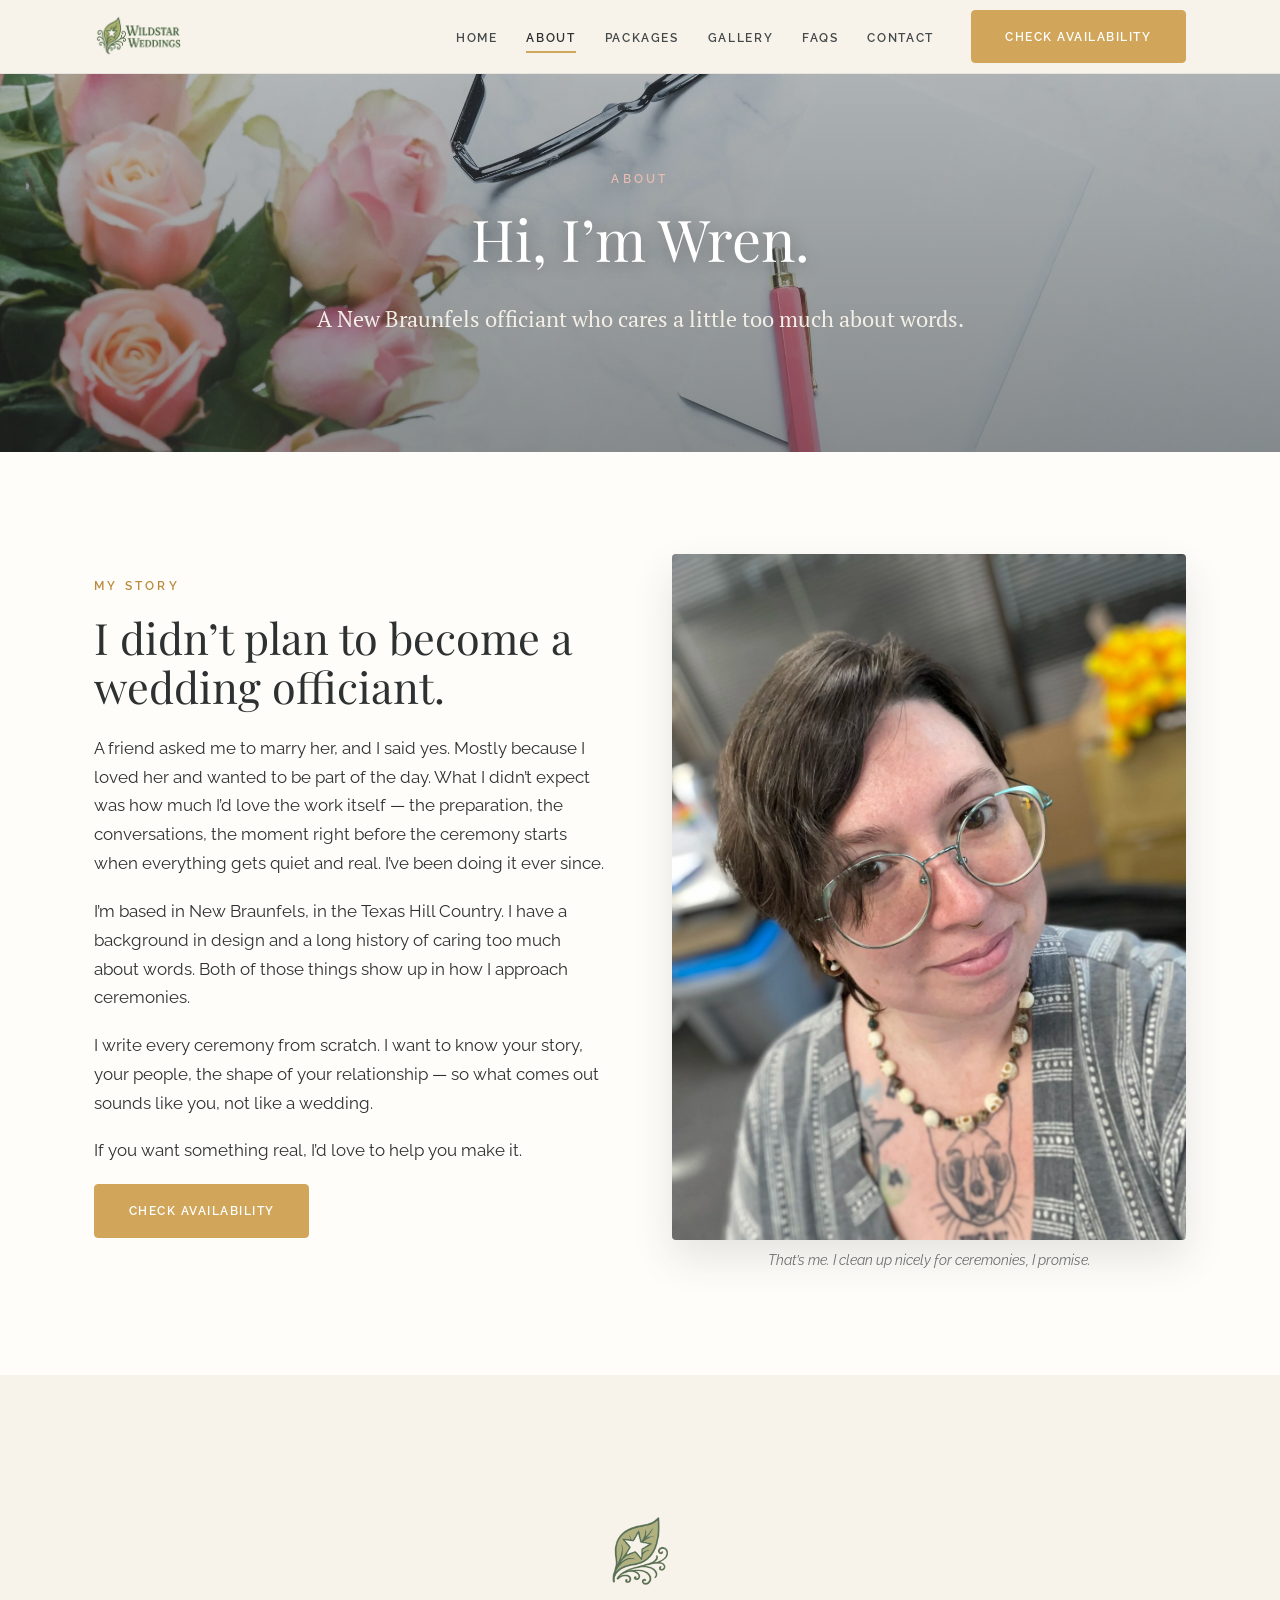
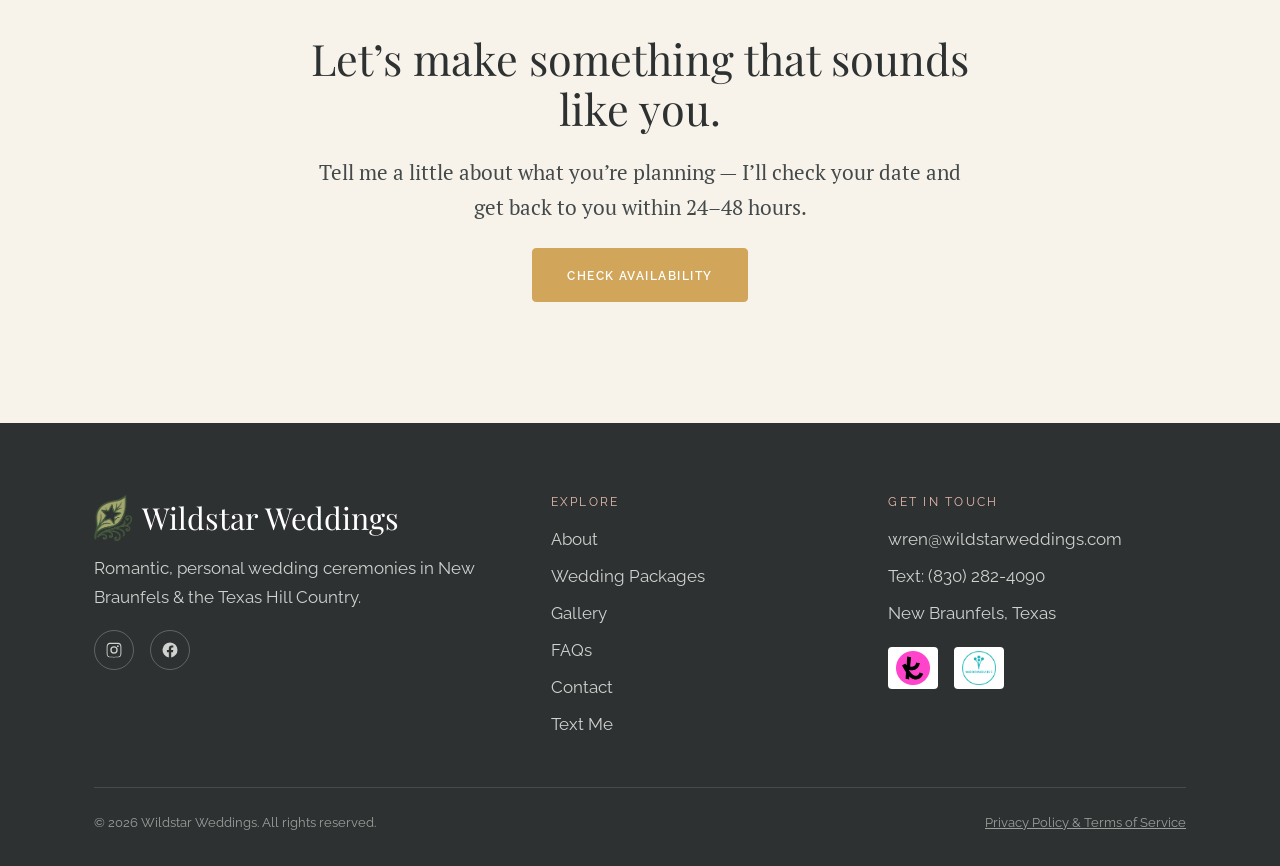
==== about/index.html @ 1084c7d6 "Initial Wildstar Weddings static site (migrated from Squarespace) Co-Authored-By: Claude Opus 4.8 <n" ====
<!DOCTYPE html>
<html lang="en">
<head>
  <meta charset="UTF-8">
  <meta name="viewport" content="width=device-width, initial-scale=1.0">
  <title>About Wren | Wildstar Weddings — New Braunfels Officiant</title>
  <meta name="description" content="Meet Wren, a New Braunfels wedding officiant in the Texas Hill Country who writes every ceremony from scratch so it sounds like you, not a template.">
  <link rel="canonical" href="https://www.wildstarweddings.com/about/">
  <meta property="og:type" content="profile">
  <meta property="og:title" content="About Wren | Wildstar Weddings">
  <meta property="og:description" content="A New Braunfels wedding officiant who writes every ceremony from scratch.">
  <meta property="og:url" content="https://www.wildstarweddings.com/about/">
  <meta property="og:image" content="https://www.wildstarweddings.com/assets/img/wren.jpg">
  <link rel="icon" href="/assets/img/favicon.png" type="image/png">
  <link rel="preconnect" href="https://fonts.googleapis.com">
  <link rel="preconnect" href="https://fonts.gstatic.com" crossorigin>
  <link href="https://fonts.googleapis.com/css2?family=Playfair+Display:ital,wght@0,400;0,500;0,700;1,400&family=Raleway:wght@400;500;600;700&family=PT+Serif:ital,wght@0,400;0,700;1,400&display=swap" rel="stylesheet">
  <link rel="stylesheet" href="/assets/css/style.css">
</head>
<body>

  <header class="site-header">
    <nav class="nav">
      <a class="nav__brand" href="/" aria-label="Wildstar Weddings home">
        <img src="/assets/img/logo-banner.png" alt="Wildstar Weddings">
      </a>
      <button class="nav__toggle" aria-label="Toggle menu" aria-expanded="false" aria-controls="nav-menu">
        <span></span><span></span><span></span>
      </button>
      <ul class="nav__menu" id="nav-menu">
        <li><a class="nav__link" href="/">Home</a></li>
        <li><a class="nav__link is-active" href="/about/">About</a></li>
        <li><a class="nav__link" href="/wedding-packages/">Packages</a></li>
        <li><a class="nav__link" href="/gallery/">Gallery</a></li>
        <li><a class="nav__link" href="/faqs/">FAQs</a></li>
        <li><a class="nav__link" href="/contact/">Contact</a></li>
        <li><a class="btn nav__cta" href="/contact/">Check Availability</a></li>
      </ul>
    </nav>
  </header>

  <section class="hero hero--short" style="background-image:url('/assets/img/pexels-nietjuhart-30173371.jpg')">
    <div class="hero__inner">
      <span class="eyebrow">About</span>
      <h1>Hi, I’m Wren.</h1>
      <p>A New Braunfels officiant who cares a little too much about words.</p>
    </div>
  </section>

  <section class="section bg-white">
    <div class="container split">
      <div class="split__content">
        <span class="eyebrow">My story</span>
        <h2>I didn’t plan to become a wedding officiant.</h2>
        <p>A friend asked me to marry her, and I said yes. Mostly because I loved her and wanted to be part of the day. What I didn’t expect was how much I’d love the work itself — the preparation, the conversations, the moment right before the ceremony starts when everything gets quiet and real. I’ve been doing it ever since.</p>
        <p>I’m based in New Braunfels, in the Texas Hill Country. I have a background in design and a long history of caring too much about words. Both of those things show up in how I approach ceremonies.</p>
        <p>I write every ceremony from scratch. I want to know your story, your people, the shape of your relationship — so what comes out sounds like you, not like a wedding.</p>
        <p>If you want something real, I’d love to help you make it.</p>
        <p><a class="btn" href="/contact/">Check Availability</a></p>
      </div>
      <div class="split__media">
        <figure style="margin:0">
          <img src="/assets/img/wren.jpg" alt="Wren, founder and officiant of Wildstar Weddings" loading="lazy">
          <figcaption class="form__note" style="margin-top:0.6rem;font-style:italic;text-align:center">That’s me. I clean up nicely for ceremonies, I promise.</figcaption>
        </figure>
      </div>
    </div>
  </section>

  <section class="section bg-cream text-center">
    <div class="container narrow">
      <div class="leaf-divider"><img src="/assets/img/leaf.png" alt=""></div>
      <h2>Let’s make something that sounds like you.</h2>
      <p class="lead">Tell me a little about what you’re planning — I’ll check your date and get back to you within 24–48 hours.</p>
      <p><a class="btn" href="/contact/">Check Availability</a></p>
    </div>
  </section>

  <footer class="site-footer">
    <div class="container">
      <div class="footer-grid">
        <div>
          <div class="footer-brand"><img src="/assets/img/leaf.png" alt="">Wildstar Weddings</div>
          <p>Romantic, personal wedding ceremonies in New Braunfels &amp; the Texas Hill Country.</p>
          <div class="footer-social">
            <a href="https://instagram.com/wildstar_weddings" aria-label="Instagram" target="_blank" rel="noopener">
              <svg viewBox="0 0 24 24" aria-hidden="true"><path d="M12 2.2c3.2 0 3.6 0 4.9.07 1.17.05 1.8.25 2.23.41.56.22.96.48 1.38.9.42.42.68.82.9 1.38.16.42.36 1.06.41 2.23.06 1.27.07 1.65.07 4.86s0 3.6-.07 4.86c-.05 1.17-.25 1.8-.41 2.23-.22.56-.48.96-.9 1.38-.42.42-.82.68-1.38.9-.42.16-1.06.36-2.23.41-1.27.06-1.65.07-4.9.07s-3.6 0-4.86-.07c-1.17-.05-1.8-.25-2.23-.41a3.7 3.7 0 0 1-1.38-.9 3.7 3.7 0 0 1-.9-1.38c-.16-.42-.36-1.06-.41-2.23C2.21 15.6 2.2 15.2 2.2 12s0-3.6.07-4.86c.05-1.17.25-1.8.41-2.23.22-.56.48-.96.9-1.38.42-.42.82-.68 1.38-.9.42-.16 1.06-.36 2.23-.41C8.4 2.21 8.8 2.2 12 2.2Zm0 1.8c-3.15 0-3.52.01-4.76.07-.9.04-1.38.19-1.7.32-.43.16-.74.36-1.06.68-.32.32-.52.63-.68 1.06-.13.32-.28.8-.32 1.7-.06 1.24-.07 1.6-.07 4.76s.01 3.52.07 4.76c.04.9.19 1.38.32 1.7.16.43.36.74.68 1.06.32.32.63.52 1.06.68.32.13.8.28 1.7.32 1.24.06 1.6.07 4.76.07s3.52-.01 4.76-.07c.9-.04 1.38-.19 1.7-.32.43-.16.74-.36 1.06-.68.32-.32.52-.63.68-1.06.13-.32.28-.8.32-1.7.06-1.24.07-1.6.07-4.76s-.01-3.52-.07-4.76c-.04-.9-.19-1.38-.32-1.7a2.86 2.86 0 0 0-.68-1.06 2.86 2.86 0 0 0-1.06-.68c-.32-.13-.8-.28-1.7-.32C15.52 4.01 15.15 4 12 4Zm0 3.06A4.94 4.94 0 1 1 7.06 12 4.94 4.94 0 0 1 12 7.06Zm0 8.15A3.21 3.21 0 1 0 8.79 12 3.21 3.21 0 0 0 12 15.2Zm6.3-8.35a1.15 1.15 0 1 1-1.15-1.15 1.15 1.15 0 0 1 1.15 1.15Z"/></svg>
            </a>
            <a href="https://facebook.com/61584254587243/" aria-label="Facebook" target="_blank" rel="noopener">
              <svg viewBox="0 0 24 24" aria-hidden="true"><path d="M22 12a10 10 0 1 0-11.56 9.88v-6.99H7.9V12h2.54V9.8c0-2.5 1.49-3.89 3.78-3.89 1.09 0 2.24.2 2.24.2v2.46h-1.26c-1.24 0-1.63.77-1.63 1.56V12h2.78l-.44 2.89h-2.34v6.99A10 10 0 0 0 22 12Z"/></svg>
            </a>
          </div>
        </div>
        <div>
          <h4>Explore</h4>
          <ul class="footer-nav">
            <li><a href="/about/">About</a></li>
            <li><a href="/wedding-packages/">Wedding Packages</a></li>
            <li><a href="/gallery/">Gallery</a></li>
            <li><a href="/faqs/">FAQs</a></li>
            <li><a href="/contact/">Contact</a></li>
            <li><a href="/text-me/">Text Me</a></li>
          </ul>
        </div>
        <div>
          <h4>Get in touch</h4>
          <ul class="footer-contact">
            <li><a href="mailto:wren@wildstarweddings.com">wren@wildstarweddings.com</a></li>
            <li><a href="sms:+18302824090">Text: (830) 282-4090</a></li>
            <li>New Braunfels, Texas</li>
          </ul>
          <div class="footer-badges">
            <a href="https://www.theknot.com/marketplace/wildstar-weddings-spring-branch-tx-2100605" target="_blank" rel="noopener"><img src="/assets/img/badge-theknot.png" alt="As seen on The Knot"></a>
            <a href="https://www.weddingwire.com/biz/wildstar-weddings/7e89b9706a442f8a.html" target="_blank" rel="noopener"><img src="/assets/img/badge-weddingwire.png" alt="As seen on WeddingWire"></a>
          </div>
        </div>
      </div>
      <div class="footer-bottom">
        <span>© <span data-year>2026</span> Wildstar Weddings. All rights reserved.</span>
        <span><a href="/privacy-and-tos/">Privacy Policy &amp; Terms of Service</a></span>
      </div>
    </div>
  </footer>

  <script src="/assets/js/main.js"></script>
</body>
</html>
---- assets/css/style.css ----
/* ===========================================================
   Wildstar Weddings — wildstarweddings.com
   Hand-built static site. Plain HTML/CSS/JS.
   =========================================================== */

:root {
  /* Brand palette (pulled from the original site) */
  --charcoal: #2e3131;
  --charcoal-soft: #44494a;
  --forest: #44603a;
  --forest-light: #6f8a5e;
  --blush: #e7bbb0;
  --gold: #d1a65a;
  --gold-dark: #b88c3f;
  --sage: #a8a76d;
  --cream: #f7f3eb;
  --cream-2: #e9e4db;
  --white: #fffdf9;

  --text: #2e3131;
  --muted: #6b6f6f;

  --font-display: "Playfair Display", Georgia, serif;
  --font-serif: "PT Serif", Georgia, serif;
  --font-sans: "Raleway", "Helvetica Neue", Arial, sans-serif;

  --maxw: 1140px;
  --gap: clamp(1.25rem, 4vw, 3rem);
  --radius: 4px;
  --shadow: 0 18px 40px rgba(46, 49, 49, 0.12);
  --transition: 0.25s ease;
}

/* ----------------------------- Reset ----------------------------- */
*, *::before, *::after { box-sizing: border-box; }
html { scroll-behavior: smooth; -webkit-text-size-adjust: 100%; }
body {
  margin: 0;
  font-family: var(--font-sans);
  color: var(--text);
  background: var(--cream);
  line-height: 1.7;
  font-size: 1.0625rem;
  font-weight: 400;
  -webkit-font-smoothing: antialiased;
}
img { max-width: 100%; height: auto; display: block; }
a { color: inherit; text-decoration: none; }
ul { margin: 0; padding: 0; list-style: none; }

h1, h2, h3, h4 {
  font-family: var(--font-display);
  font-weight: 400;
  line-height: 1.15;
  margin: 0 0 0.5em;
  color: var(--charcoal);
}
h1 { font-size: clamp(2.2rem, 5.5vw, 3.6rem); }
h2 { font-size: clamp(1.8rem, 4vw, 2.7rem); }
h3 { font-size: clamp(1.3rem, 2.5vw, 1.7rem); }
p { margin: 0 0 1.1em; }

.serif { font-family: var(--font-serif); }
.eyebrow {
  font-family: var(--font-sans);
  text-transform: uppercase;
  letter-spacing: 0.28em;
  font-size: 0.72rem;
  font-weight: 600;
  color: var(--gold-dark);
  margin-bottom: 1rem;
  display: inline-block;
}

/* --------------------------- Layout ----------------------------- */
.container { width: 100%; max-width: var(--maxw); margin: 0 auto; padding: 0 1.5rem; }
.section { padding: clamp(3.5rem, 8vw, 6.5rem) 0; }
.section--tight { padding: clamp(2.5rem, 5vw, 4rem) 0; }
.bg-cream { background: var(--cream); }
.bg-cream-2 { background: var(--cream-2); }
.bg-white { background: var(--white); }
.bg-charcoal { background: var(--charcoal); color: #e9e6df; }
.bg-charcoal h1, .bg-charcoal h2, .bg-charcoal h3 { color: #fff; }
.text-center { text-align: center; }
.narrow { max-width: 720px; margin-left: auto; margin-right: auto; }
.measure { max-width: 620px; }

/* --------------------------- Buttons ---------------------------- */
.btn {
  display: inline-block;
  font-family: var(--font-sans);
  font-weight: 600;
  letter-spacing: 0.12em;
  text-transform: uppercase;
  font-size: 0.78rem;
  padding: 0.95rem 2.1rem;
  border-radius: var(--radius);
  border: 1.5px solid var(--gold);
  background: var(--gold);
  color: #fff;
  cursor: pointer;
  transition: background var(--transition), color var(--transition), transform var(--transition);
}
.btn:hover { background: var(--gold-dark); border-color: var(--gold-dark); transform: translateY(-2px); }
.btn--outline { background: transparent; color: var(--charcoal); border-color: var(--charcoal); }
.btn--outline:hover { background: var(--charcoal); color: #fff; }
.btn--light { background: #fff; color: var(--charcoal); border-color: #fff; }
.btn--light:hover { background: transparent; color: #fff; }
.btn--ghost { background: transparent; color: #fff; border-color: rgba(255,255,255,0.7); }
.btn--ghost:hover { background: #fff; color: var(--charcoal); }

/* ---------------------------- Header ---------------------------- */
.site-header {
  position: sticky;
  top: 0;
  z-index: 100;
  background: rgba(247, 243, 235, 0.94);
  backdrop-filter: blur(8px);
  border-bottom: 1px solid rgba(46, 49, 49, 0.08);
}
.nav {
  display: flex;
  align-items: center;
  justify-content: space-between;
  gap: 1rem;
  padding: 0.6rem 1.5rem;
  max-width: var(--maxw);
  margin: 0 auto;
}
.nav__brand { display: flex; align-items: center; gap: 0.6rem; }
.nav__brand img { height: 46px; width: auto; }
.nav__menu { display: flex; align-items: center; gap: 1.8rem; }
.nav__link {
  font-family: var(--font-sans);
  text-transform: uppercase;
  letter-spacing: 0.14em;
  font-size: 0.74rem;
  font-weight: 600;
  color: var(--charcoal-soft);
  padding: 0.4rem 0;
  border-bottom: 2px solid transparent;
  transition: color var(--transition), border-color var(--transition);
}
.nav__link:hover, .nav__link.is-active { color: var(--charcoal); border-color: var(--gold); }
.nav__cta { margin-left: 0.5rem; }
.nav__toggle {
  display: none;
  background: none; border: none; cursor: pointer;
  padding: 0.4rem; width: 44px; height: 44px;
}
.nav__toggle span {
  display: block; width: 24px; height: 2px; margin: 5px auto;
  background: var(--charcoal); transition: var(--transition);
}
.nav__toggle[aria-expanded="true"] span:nth-child(1) { transform: translateY(7px) rotate(45deg); }
.nav__toggle[aria-expanded="true"] span:nth-child(2) { opacity: 0; }
.nav__toggle[aria-expanded="true"] span:nth-child(3) { transform: translateY(-7px) rotate(-45deg); }

/* ----------------------------- Hero ----------------------------- */
.hero {
  position: relative;
  min-height: clamp(420px, 72vh, 720px);
  display: flex;
  align-items: center;
  justify-content: center;
  text-align: center;
  color: #fff;
  padding: 4rem 1.5rem;
  background-size: cover;
  background-position: center;
}
.hero::after {
  content: "";
  position: absolute; inset: 0;
  background: linear-gradient(180deg, rgba(46,49,49,0.35) 0%, rgba(46,49,49,0.55) 100%);
}
.hero__inner { position: relative; z-index: 2; max-width: 760px; }
.hero h1 { color: #fff; text-shadow: 0 2px 18px rgba(0,0,0,0.3); }
.hero p { font-family: var(--font-serif); font-size: clamp(1.05rem, 2.2vw, 1.4rem); color: #f3efe7; }
.hero .eyebrow { color: var(--blush); }
.hero--short { min-height: clamp(300px, 42vh, 460px); }

/* ----------------------- Decorative leaf ------------------------ */
.leaf-divider { text-align: center; margin: 2.5rem 0; }
.leaf-divider img { display: inline-block; width: 56px; opacity: 0.85; }

/* --------------------------- Grids ------------------------------ */
.grid { display: grid; gap: var(--gap); }
.grid-2 { grid-template-columns: repeat(2, 1fr); }
.grid-3 { grid-template-columns: repeat(3, 1fr); }
.split {
  display: grid;
  grid-template-columns: 1fr 1fr;
  gap: clamp(2rem, 5vw, 4.5rem);
  align-items: center;
}
.split__media img { border-radius: var(--radius); box-shadow: var(--shadow); width: 100%; object-fit: cover; }

/* --------------------------- Fit list --------------------------- */
.fit-list { display: grid; gap: 0.9rem; max-width: 640px; margin: 1.5rem auto 0; }
.fit-list li {
  position: relative;
  padding-left: 2rem;
  font-family: var(--font-serif);
  font-size: 1.1rem;
}
.fit-list li::before {
  content: "✦";
  position: absolute; left: 0; top: 0;
  color: var(--gold); font-size: 1rem;
}

/* ------------------------- Testimonials ------------------------- */
.quote {
  font-family: var(--font-display);
  font-size: clamp(1.2rem, 2.4vw, 1.6rem);
  font-style: italic;
  line-height: 1.5;
  color: var(--charcoal);
  margin: 0 0 0.8rem;
}
.quote__author {
  font-family: var(--font-sans);
  text-transform: uppercase;
  letter-spacing: 0.2em;
  font-size: 0.75rem;
  font-weight: 600;
  color: var(--gold-dark);
}
.testimonials { display: grid; gap: 2.5rem; }

/* ---------------------------- Cards ----------------------------- */
.card {
  background: var(--white);
  border: 1px solid rgba(46,49,49,0.08);
  border-radius: var(--radius);
  padding: 2rem 1.8rem;
  box-shadow: 0 8px 24px rgba(46,49,49,0.06);
  height: 100%;
}
.link-cards { display: grid; grid-template-columns: repeat(2, 1fr); gap: 1.5rem; }
.link-card {
  display: block;
  background: var(--white);
  border: 1px solid rgba(46,49,49,0.1);
  border-radius: var(--radius);
  padding: 1.8rem;
  transition: transform var(--transition), box-shadow var(--transition);
}
.link-card:hover { transform: translateY(-4px); box-shadow: var(--shadow); }
.link-card h3 { margin-bottom: 0.3rem; }
.link-card p { color: var(--muted); margin: 0; font-size: 0.98rem; }

/* -------------------------- Packages ---------------------------- */
.packages { display: grid; grid-template-columns: repeat(2, 1fr); gap: 1.8rem; }
.package {
  background: var(--white);
  border: 1px solid rgba(46,49,49,0.1);
  border-radius: var(--radius);
  padding: 2.2rem 2rem;
  display: flex;
  flex-direction: column;
  box-shadow: 0 8px 24px rgba(46,49,49,0.06);
}
.package__price {
  font-family: var(--font-display);
  font-size: 2rem;
  color: var(--gold-dark);
  margin: 0.2rem 0 0.6rem;
}
.package__lead { font-family: var(--font-serif); font-style: italic; color: var(--charcoal-soft); }
.package ul { margin-top: 1rem; display: grid; gap: 0.55rem; }
.package li { position: relative; padding-left: 1.5rem; font-size: 0.98rem; }
.package li::before { content: "✓"; position: absolute; left: 0; color: var(--sage); font-weight: 700; }
.addons { background: var(--cream-2); border-radius: var(--radius); padding: 2rem; }
.addons ul { display: grid; gap: 0.6rem; max-width: 520px; margin: 1rem auto 0; }
.addons li { display: flex; justify-content: space-between; gap: 1rem; border-bottom: 1px dashed rgba(46,49,49,0.2); padding-bottom: 0.5rem; }

/* ----------------------------- FAQ ------------------------------ */
.faq-group { margin-bottom: 2.5rem; }
.faq-group > h3 {
  border-bottom: 2px solid var(--gold);
  display: inline-block;
  padding-bottom: 0.3rem;
  margin-bottom: 1.2rem;
}
.faq {
  border-bottom: 1px solid rgba(46,49,49,0.12);
}
.faq summary {
  cursor: pointer;
  list-style: none;
  padding: 1.1rem 2.5rem 1.1rem 0;
  position: relative;
  font-family: var(--font-serif);
  font-size: 1.1rem;
  color: var(--charcoal);
  font-weight: 700;
}
.faq summary::-webkit-details-marker { display: none; }
.faq summary::after {
  content: "+";
  position: absolute; right: 0.2rem; top: 50%; transform: translateY(-50%);
  font-size: 1.5rem; color: var(--gold-dark); transition: var(--transition);
  font-family: var(--font-sans);
}
.faq[open] summary::after { content: "–"; }
.faq__body { padding: 0 0 1.2rem; color: var(--charcoal-soft); }
.faq__body p { margin: 0; }

/* --------------------------- Gallery ---------------------------- */
.gallery-grid {
  display: grid;
  grid-template-columns: repeat(3, 1fr);
  gap: 0.8rem;
}
.gallery-grid img {
  width: 100%; height: 100%; aspect-ratio: 1 / 1;
  object-fit: cover; border-radius: var(--radius);
  transition: transform var(--transition), filter var(--transition);
}
.gallery-grid a:hover img { transform: scale(1.03); filter: brightness(1.05); }
.ig-grid {
  display: grid;
  grid-template-columns: repeat(auto-fill, minmax(320px, 1fr));
  gap: 1.5rem;
  justify-items: center;
}
.ig-grid .instagram-media { margin: 0 !important; }

/* ----------------------------- Form ----------------------------- */
.form { display: grid; gap: 1.2rem; max-width: 620px; margin: 0 auto; text-align: left; }
.form__row { display: grid; gap: 1.2rem; grid-template-columns: 1fr 1fr; }
.field { display: grid; gap: 0.4rem; }
.field label {
  font-family: var(--font-sans);
  font-size: 0.78rem; font-weight: 600;
  text-transform: uppercase; letter-spacing: 0.1em;
  color: var(--charcoal-soft);
}
.field input, .field select, .field textarea {
  font-family: var(--font-sans);
  font-size: 1rem;
  padding: 0.85rem 1rem;
  border: 1px solid rgba(46,49,49,0.25);
  border-radius: var(--radius);
  background: var(--white);
  color: var(--text);
  width: 100%;
}
.field textarea { min-height: 150px; resize: vertical; }
.field input:focus, .field select:focus, .field textarea:focus {
  outline: none; border-color: var(--gold); box-shadow: 0 0 0 3px rgba(209,166,90,0.18);
}
.form__note { font-size: 0.85rem; color: var(--muted); }

/* --------------------- Contact / text quick --------------------- */
.contact-methods { display: grid; grid-template-columns: repeat(3, 1fr); gap: 1.5rem; margin-top: 2rem; }
.contact-methods a { font-weight: 600; color: var(--gold-dark); }
.text-topics { display: grid; grid-template-columns: repeat(2, 1fr); gap: 0.8rem 2rem; max-width: 600px; margin: 1.5rem auto 0; }
.text-topics li { font-family: var(--font-serif); padding-left: 1.6rem; position: relative; }
.text-topics li::before { content: "✦"; position: absolute; left: 0; color: var(--gold); }

/* ---------------------------- Footer ---------------------------- */
.site-footer { background: var(--charcoal); color: #cfd2cf; padding: clamp(3rem,6vw,4.5rem) 0 2rem; }
.footer-grid { display: grid; grid-template-columns: 1.4fr 1fr 1fr; gap: 2.5rem; }
.site-footer h4 {
  font-family: var(--font-sans); text-transform: uppercase; letter-spacing: 0.18em;
  font-size: 0.78rem; color: var(--blush); margin-bottom: 1rem;
}
.site-footer a:hover { color: #fff; }
.footer-nav li { margin-bottom: 0.5rem; }
.footer-brand {
  font-family: var(--font-display);
  font-size: 1.9rem;
  color: #fff;
  line-height: 1.05;
  margin-bottom: 0.8rem;
  display: flex; align-items: center; gap: 0.6rem;
}
.footer-brand img { width: 38px; }
.footer-logo { width: 200px; margin-bottom: 1rem; }
.footer-contact li { margin-bottom: 0.5rem; }
.footer-social { display: flex; gap: 1rem; margin-top: 1rem; }
.footer-social a {
  display: inline-flex; align-items: center; justify-content: center;
  width: 40px; height: 40px; border: 1px solid rgba(255,255,255,0.25); border-radius: 50%;
  transition: var(--transition);
}
.footer-social a:hover { background: var(--gold); border-color: var(--gold); color: #fff; }
.footer-social svg { width: 18px; height: 18px; fill: currentColor; }
.footer-badges { display: flex; gap: 1rem; align-items: center; margin-top: 1.2rem; flex-wrap: wrap; }
.footer-badges img { height: 42px; width: auto; background: #fff; padding: 4px 8px; border-radius: 4px; }
.footer-bottom {
  border-top: 1px solid rgba(255,255,255,0.12);
  margin-top: 2.5rem; padding-top: 1.5rem;
  display: flex; justify-content: space-between; gap: 1rem; flex-wrap: wrap;
  font-size: 0.82rem; color: #9aa09c;
}
.footer-bottom a { text-decoration: underline; }

/* --------------------------- Utilities -------------------------- */
.mt-0 { margin-top: 0; }
.mb-0 { margin-bottom: 0; }
.lead { font-family: var(--font-serif); font-size: clamp(1.1rem, 2.2vw, 1.3rem); color: var(--charcoal-soft); }

/* -------------------------- Responsive -------------------------- */
@media (max-width: 860px) {
  .nav__toggle { display: block; }
  .nav__menu {
    position: fixed; inset: 64px 0 auto 0;
    flex-direction: column; align-items: flex-start; gap: 0;
    background: var(--cream);
    padding: 1rem 1.5rem 2rem;
    border-bottom: 1px solid rgba(46,49,49,0.1);
    box-shadow: var(--shadow);
    transform: translateY(-130%);
    transition: transform var(--transition);
  }
  .nav__menu.is-open { transform: translateY(0); }
  .nav__link { width: 100%; padding: 0.9rem 0; border-bottom: 1px solid rgba(46,49,49,0.08); }
  .nav__cta { margin: 1rem 0 0; }
  .split { grid-template-columns: 1fr; }
  .split--reverse .split__media { order: -1; }
  .packages, .link-cards { grid-template-columns: 1fr; }
  .gallery-grid { grid-template-columns: repeat(2, 1fr); }
  .contact-methods { grid-template-columns: 1fr; }
  .text-topics, .form__row { grid-template-columns: 1fr; }
  .footer-grid { grid-template-columns: 1fr; gap: 2rem; }
  .footer-bottom { flex-direction: column; }
}
@media (max-width: 480px) {
  .gallery-grid { grid-template-columns: repeat(2, 1fr); }
}
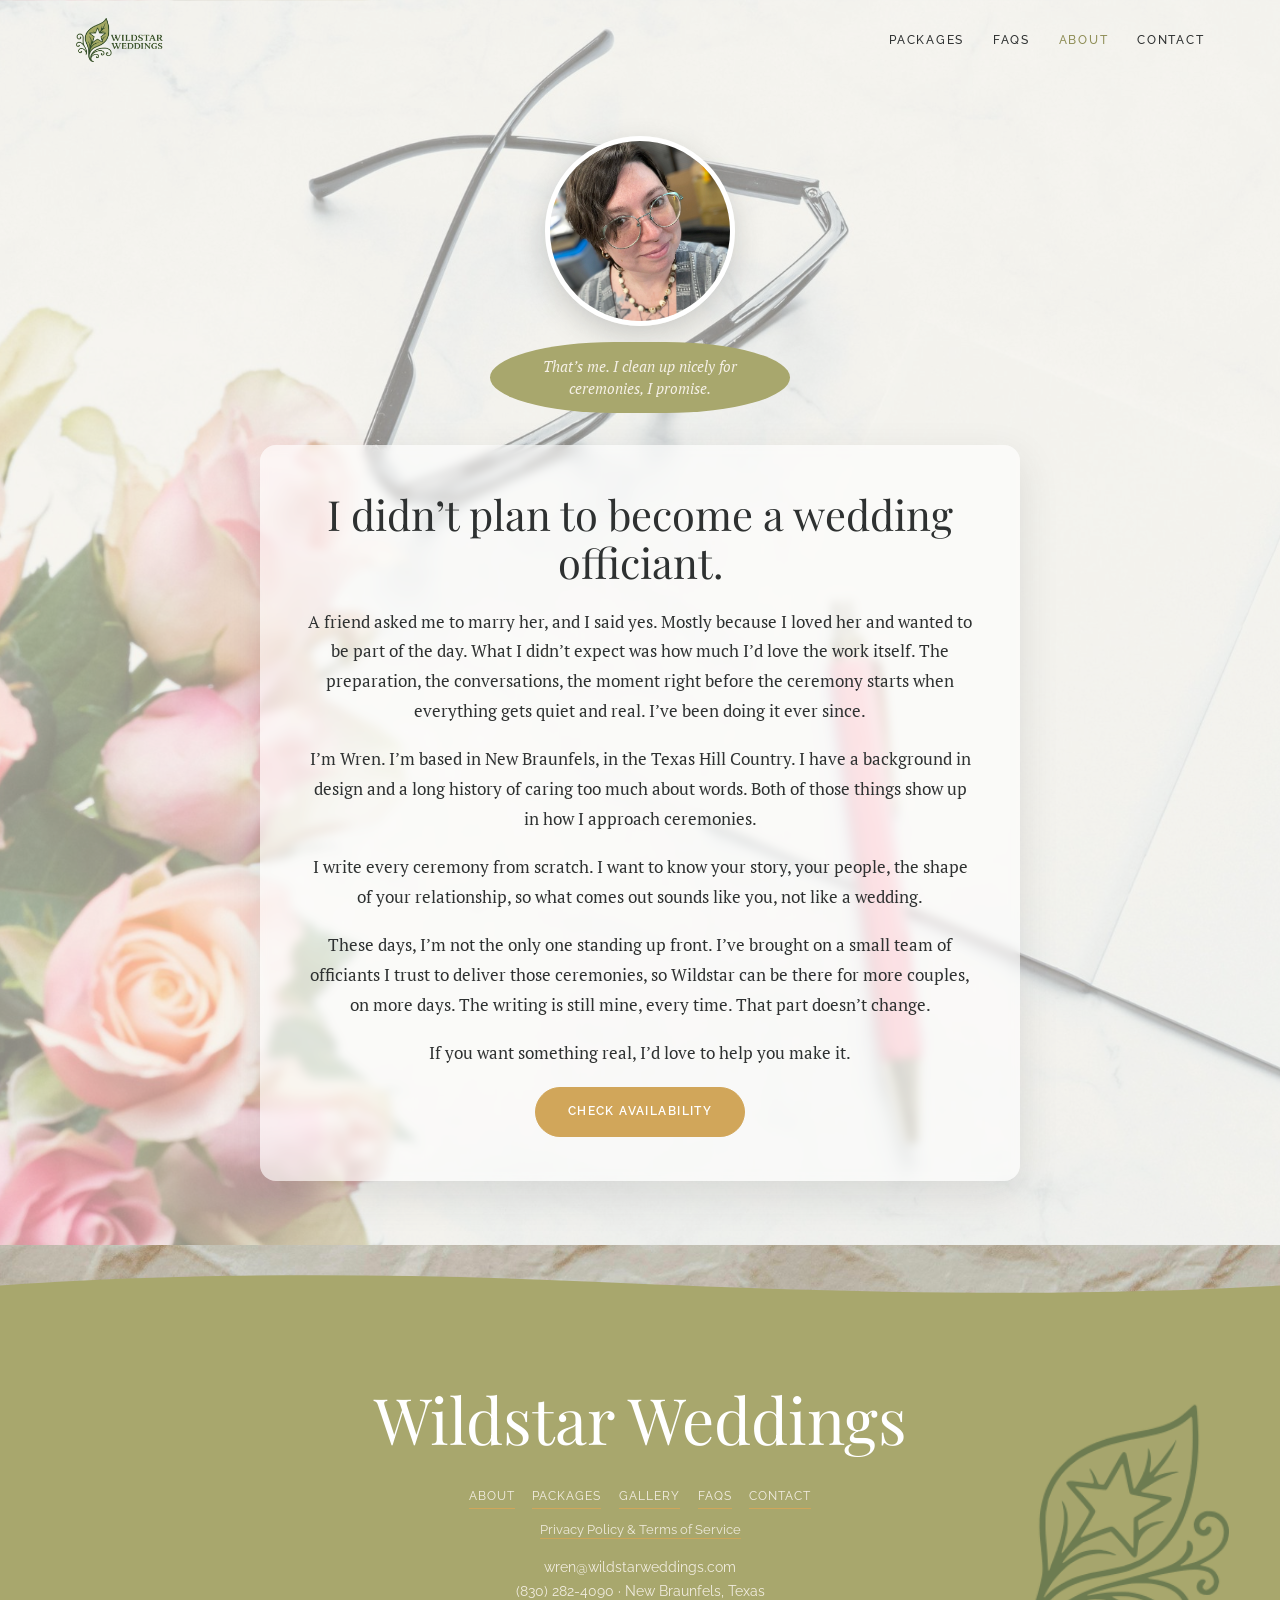
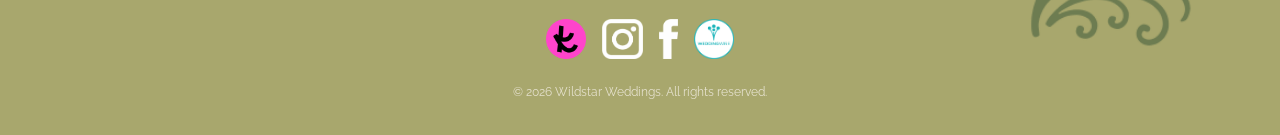
==== commit b93f11aa: "Rebuild site: faithful redesign, team copy, Telegram-fed gallery - Rebuild all pages to the paper/sa" ====
--- a/about/index.html
+++ b/about/index.html
@@ -1,127 +1,59 @@
 <!DOCTYPE html>
 <html lang="en">
 <head>
-  <meta charset="UTF-8">
-  <meta name="viewport" content="width=device-width, initial-scale=1.0">
-  <title>About Wren | Wildstar Weddings — New Braunfels Officiant</title>
-  <meta name="description" content="Meet Wren, a New Braunfels wedding officiant in the Texas Hill Country who writes every ceremony from scratch so it sounds like you, not a template.">
-  <link rel="canonical" href="https://www.wildstarweddings.com/about/">
-  <meta property="og:type" content="profile">
-  <meta property="og:title" content="About Wren | Wildstar Weddings">
-  <meta property="og:description" content="A New Braunfels wedding officiant who writes every ceremony from scratch.">
-  <meta property="og:url" content="https://www.wildstarweddings.com/about/">
-  <meta property="og:image" content="https://www.wildstarweddings.com/assets/img/wren.jpg">
-  <link rel="icon" href="/assets/img/favicon.png" type="image/png">
-  <link rel="preconnect" href="https://fonts.googleapis.com">
-  <link rel="preconnect" href="https://fonts.gstatic.com" crossorigin>
-  <link href="https://fonts.googleapis.com/css2?family=Playfair+Display:ital,wght@0,400;0,500;0,700;1,400&family=Raleway:wght@400;500;600;700&family=PT+Serif:ital,wght@0,400;0,700;1,400&display=swap" rel="stylesheet">
-  <link rel="stylesheet" href="/assets/css/style.css">
+<meta charset="UTF-8">
+<meta name="viewport" content="width=device-width, initial-scale=1.0">
+<title>About Wren | Wildstar Weddings — New Braunfels Officiant</title>
+<meta name="description" content="Meet Wren, founder and lead officiant of Wildstar Weddings. Every ceremony is written from scratch, then delivered by a hand-picked team of officiants.">
+<link rel="canonical" href="https://www.wildstarweddings.com/about/">
+<meta property="og:type" content="website">
+<meta property="og:title" content="About Wren | Wildstar Weddings — New Braunfels Officiant">
+<meta property="og:description" content="Meet Wren, founder and lead officiant of Wildstar Weddings. Every ceremony is written from scratch, then delivered by a hand-picked team of officiants.">
+<meta property="og:url" content="https://www.wildstarweddings.com/about/">
+<meta property="og:image" content="https://www.wildstarweddings.com/assets/img/wren.jpg">
+<link rel="icon" href="/assets/img/favicon.png" type="image/png">
+<link rel="preconnect" href="https://fonts.googleapis.com">
+<link rel="preconnect" href="https://fonts.gstatic.com" crossorigin>
+<link href="https://fonts.googleapis.com/css2?family=Playfair+Display:ital,wght@0,400;0,500;1,400&family=Raleway:wght@400;500;600&family=PT+Serif:ital,wght@0,400;1,400&display=swap" rel="stylesheet">
+<link rel="stylesheet" href="/assets/css/style.css">
 </head>
 <body>
-
-  <header class="site-header">
-    <nav class="nav">
-      <a class="nav__brand" href="/" aria-label="Wildstar Weddings home">
-        <img src="/assets/img/logo-banner.png" alt="Wildstar Weddings">
-      </a>
-      <button class="nav__toggle" aria-label="Toggle menu" aria-expanded="false" aria-controls="nav-menu">
-        <span></span><span></span><span></span>
-      </button>
-      <ul class="nav__menu" id="nav-menu">
-        <li><a class="nav__link" href="/">Home</a></li>
-        <li><a class="nav__link is-active" href="/about/">About</a></li>
-        <li><a class="nav__link" href="/wedding-packages/">Packages</a></li>
-        <li><a class="nav__link" href="/gallery/">Gallery</a></li>
-        <li><a class="nav__link" href="/faqs/">FAQs</a></li>
-        <li><a class="nav__link" href="/contact/">Contact</a></li>
-        <li><a class="btn nav__cta" href="/contact/">Check Availability</a></li>
-      </ul>
-    </nav>
-  </header>
-
-  <section class="hero hero--short" style="background-image:url('/assets/img/pexels-nietjuhart-30173371.jpg')">
-    <div class="hero__inner">
-      <span class="eyebrow">About</span>
-      <h1>Hi, I’m Wren.</h1>
-      <p>A New Braunfels officiant who cares a little too much about words.</p>
+<header class="topbar">
+  <a class="topbar__brand" href="/" aria-label="Wildstar Weddings home"><img src="/assets/img/logo-banner.png" alt="Wildstar Weddings"></a>
+  <button class="topbar__toggle" aria-label="Toggle menu" aria-expanded="false" aria-controls="topbar-nav"><span></span><span></span><span></span></button>
+  <nav id="topbar-nav">
+      <a href="/wedding-packages/">Packages</a>
+      <a href="/faqs/">FAQs</a>
+      <a class="is-active" href="/about/">About</a>
+      <a href="/contact/">Contact</a>
+  </nav>
+</header>
+<section class="pagehero pagehero--center" style="background-image:url('/assets/img/pexels-nietjuhart-30173371.jpg');--ov:.45">
+  <div class="pagehero__inner">
+    <img class="wren" src="/assets/img/wren.jpg" alt="Wren, founder and lead officiant of Wildstar Weddings">
+    <div class="caption">That’s me. I clean up nicely for ceremonies, I promise.</div>
+    <div class="frost">
+      <h2>I didn’t plan to become a wedding officiant.</h2>
+      <p>A friend asked me to marry her, and I said yes. Mostly because I loved her and wanted to be part of the day. What I didn’t expect was how much I’d love the work itself. The preparation, the conversations, the moment right before the ceremony starts when everything gets quiet and real. I’ve been doing it ever since.</p>
+      <p>I’m Wren. I’m based in New Braunfels, in the Texas Hill Country. I have a background in design and a long history of caring too much about words. Both of those things show up in how I approach ceremonies.</p>
+      <p>I write every ceremony from scratch. I want to know your story, your people, the shape of your relationship, so what comes out sounds like you, not like a wedding.</p>
+      <p>These days, I’m not the only one standing up front. I’ve brought on a small team of officiants I trust to deliver those ceremonies, so Wildstar can be there for more couples, on more days. The writing is still mine, every time. That part doesn’t change.</p>
+      <p>If you want something real, I’d love to help you make it.</p>
+      <p style="margin-bottom:0"><a class="btn" href="/contact/">Check Availability</a></p>
     </div>
-  </section>
-
-  <section class="section bg-white">
-    <div class="container split">
-      <div class="split__content">
-        <span class="eyebrow">My story</span>
-        <h2>I didn’t plan to become a wedding officiant.</h2>
-        <p>A friend asked me to marry her, and I said yes. Mostly because I loved her and wanted to be part of the day. What I didn’t expect was how much I’d love the work itself — the preparation, the conversations, the moment right before the ceremony starts when everything gets quiet and real. I’ve been doing it ever since.</p>
-        <p>I’m based in New Braunfels, in the Texas Hill Country. I have a background in design and a long history of caring too much about words. Both of those things show up in how I approach ceremonies.</p>
-        <p>I write every ceremony from scratch. I want to know your story, your people, the shape of your relationship — so what comes out sounds like you, not like a wedding.</p>
-        <p>If you want something real, I’d love to help you make it.</p>
-        <p><a class="btn" href="/contact/">Check Availability</a></p>
-      </div>
-      <div class="split__media">
-        <figure style="margin:0">
-          <img src="/assets/img/wren.jpg" alt="Wren, founder and officiant of Wildstar Weddings" loading="lazy">
-          <figcaption class="form__note" style="margin-top:0.6rem;font-style:italic;text-align:center">That’s me. I clean up nicely for ceremonies, I promise.</figcaption>
-        </figure>
-      </div>
-    </div>
-  </section>
-
-  <section class="section bg-cream text-center">
-    <div class="container narrow">
-      <div class="leaf-divider"><img src="/assets/img/leaf.png" alt=""></div>
-      <h2>Let’s make something that sounds like you.</h2>
-      <p class="lead">Tell me a little about what you’re planning — I’ll check your date and get back to you within 24–48 hours.</p>
-      <p><a class="btn" href="/contact/">Check Availability</a></p>
-    </div>
-  </section>
-
-  <footer class="site-footer">
-    <div class="container">
-      <div class="footer-grid">
-        <div>
-          <div class="footer-brand"><img src="/assets/img/leaf.png" alt="">Wildstar Weddings</div>
-          <p>Romantic, personal wedding ceremonies in New Braunfels &amp; the Texas Hill Country.</p>
-          <div class="footer-social">
-            <a href="https://instagram.com/wildstar_weddings" aria-label="Instagram" target="_blank" rel="noopener">
-              <svg viewBox="0 0 24 24" aria-hidden="true"><path d="M12 2.2c3.2 0 3.6 0 4.9.07 1.17.05 1.8.25 2.23.41.56.22.96.48 1.38.9.42.42.68.82.9 1.38.16.42.36 1.06.41 2.23.06 1.27.07 1.65.07 4.86s0 3.6-.07 4.86c-.05 1.17-.25 1.8-.41 2.23-.22.56-.48.96-.9 1.38-.42.42-.82.68-1.38.9-.42.16-1.06.36-2.23.41-1.27.06-1.65.07-4.9.07s-3.6 0-4.86-.07c-1.17-.05-1.8-.25-2.23-.41a3.7 3.7 0 0 1-1.38-.9 3.7 3.7 0 0 1-.9-1.38c-.16-.42-.36-1.06-.41-2.23C2.21 15.6 2.2 15.2 2.2 12s0-3.6.07-4.86c.05-1.17.25-1.8.41-2.23.22-.56.48-.96.9-1.38.42-.42.82-.68 1.38-.9.42-.16 1.06-.36 2.23-.41C8.4 2.21 8.8 2.2 12 2.2Zm0 1.8c-3.15 0-3.52.01-4.76.07-.9.04-1.38.19-1.7.32-.43.16-.74.36-1.06.68-.32.32-.52.63-.68 1.06-.13.32-.28.8-.32 1.7-.06 1.24-.07 1.6-.07 4.76s.01 3.52.07 4.76c.04.9.19 1.38.32 1.7.16.43.36.74.68 1.06.32.32.63.52 1.06.68.32.13.8.28 1.7.32 1.24.06 1.6.07 4.76.07s3.52-.01 4.76-.07c.9-.04 1.38-.19 1.7-.32.43-.16.74-.36 1.06-.68.32-.32.52-.63.68-1.06.13-.32.28-.8.32-1.7.06-1.24.07-1.6.07-4.76s-.01-3.52-.07-4.76c-.04-.9-.19-1.38-.32-1.7a2.86 2.86 0 0 0-.68-1.06 2.86 2.86 0 0 0-1.06-.68c-.32-.13-.8-.28-1.7-.32C15.52 4.01 15.15 4 12 4Zm0 3.06A4.94 4.94 0 1 1 7.06 12 4.94 4.94 0 0 1 12 7.06Zm0 8.15A3.21 3.21 0 1 0 8.79 12 3.21 3.21 0 0 0 12 15.2Zm6.3-8.35a1.15 1.15 0 1 1-1.15-1.15 1.15 1.15 0 0 1 1.15 1.15Z"/></svg>
-            </a>
-            <a href="https://facebook.com/61584254587243/" aria-label="Facebook" target="_blank" rel="noopener">
-              <svg viewBox="0 0 24 24" aria-hidden="true"><path d="M22 12a10 10 0 1 0-11.56 9.88v-6.99H7.9V12h2.54V9.8c0-2.5 1.49-3.89 3.78-3.89 1.09 0 2.24.2 2.24.2v2.46h-1.26c-1.24 0-1.63.77-1.63 1.56V12h2.78l-.44 2.89h-2.34v6.99A10 10 0 0 0 22 12Z"/></svg>
-            </a>
-          </div>
-        </div>
-        <div>
-          <h4>Explore</h4>
-          <ul class="footer-nav">
-            <li><a href="/about/">About</a></li>
-            <li><a href="/wedding-packages/">Wedding Packages</a></li>
-            <li><a href="/gallery/">Gallery</a></li>
-            <li><a href="/faqs/">FAQs</a></li>
-            <li><a href="/contact/">Contact</a></li>
-            <li><a href="/text-me/">Text Me</a></li>
-          </ul>
-        </div>
-        <div>
-          <h4>Get in touch</h4>
-          <ul class="footer-contact">
-            <li><a href="mailto:wren@wildstarweddings.com">wren@wildstarweddings.com</a></li>
-            <li><a href="sms:+18302824090">Text: (830) 282-4090</a></li>
-            <li>New Braunfels, Texas</li>
-          </ul>
-          <div class="footer-badges">
-            <a href="https://www.theknot.com/marketplace/wildstar-weddings-spring-branch-tx-2100605" target="_blank" rel="noopener"><img src="/assets/img/badge-theknot.png" alt="As seen on The Knot"></a>
-            <a href="https://www.weddingwire.com/biz/wildstar-weddings/7e89b9706a442f8a.html" target="_blank" rel="noopener"><img src="/assets/img/badge-weddingwire.png" alt="As seen on WeddingWire"></a>
-          </div>
-        </div>
-      </div>
-      <div class="footer-bottom">
-        <span>© <span data-year>2026</span> Wildstar Weddings. All rights reserved.</span>
-        <span><a href="/privacy-and-tos/">Privacy Policy &amp; Terms of Service</a></span>
-      </div>
-    </div>
-  </footer>
-
-  <script src="/assets/js/main.js"></script>
+  </div>
+</section>
+<footer class="ws-footer">
+  <img class="leaf" src="/assets/img/leaf.png" alt="">
+  <div class="wm">Wildstar Weddings</div>
+  <nav>
+    <a href="/about/">About</a><a href="/wedding-packages/">Packages</a><a href="/gallery/">Gallery</a><a href="/faqs/">FAQs</a><a href="/contact/">Contact</a>
+  </nav>
+  <div class="legal"><a href="/privacy-and-tos/">Privacy Policy &amp; Terms of Service</a></div>
+  <div class="contact"><a href="mailto:wren@wildstarweddings.com">wren@wildstarweddings.com</a><br><a href="sms:+18302824090">(830) 282-4090</a> &middot; New Braunfels, Texas</div>
+  <div class="social"><a href="https://www.theknot.com/marketplace/wildstar-weddings-spring-branch-tx-2100605" target="_blank" rel="noopener" aria-label="The Knot"><img src="/assets/img/icon-knot.png" alt="The Knot"></a><a href="https://instagram.com/wildstar_weddings" target="_blank" rel="noopener" aria-label="Instagram"><img src="/assets/img/icon-instagram.png" alt="Instagram"></a><a href="https://facebook.com/61584254587243/" target="_blank" rel="noopener" aria-label="Facebook"><img src="/assets/img/icon-facebook.png" alt="Facebook"></a><a href="https://www.weddingwire.com/biz/wildstar-weddings/7e89b9706a442f8a.html" target="_blank" rel="noopener" aria-label="WeddingWire"><img src="/assets/img/icon-wire.png" alt="WeddingWire"></a></div>
+  <div class="bottom">&copy; <span data-year>2026</span> Wildstar Weddings. All rights reserved.</div>
+</footer>
+<script src="/assets/js/main.js"></script>
 </body>
 </html>
--- a/assets/css/style.css
+++ b/assets/css/style.css
@@ -1,434 +1,237 @@
 /* ===========================================================
-   Wildstar Weddings — wildstarweddings.com
-   Hand-built static site. Plain HTML/CSS/JS.
+   Wildstar Weddings — shared design system
+   Clean hand-built site. Standard header + sage footer locked
+   from the approved About page.
    =========================================================== */
 
-:root {
-  /* Brand palette (pulled from the original site) */
-  --charcoal: #2e3131;
-  --charcoal-soft: #44494a;
-  --forest: #44603a;
-  --forest-light: #6f8a5e;
-  --blush: #e7bbb0;
-  --gold: #d1a65a;
-  --gold-dark: #b88c3f;
-  --sage: #a8a76d;
-  --cream: #f7f3eb;
-  --cream-2: #e9e4db;
-  --white: #fffdf9;
-
-  --text: #2e3131;
-  --muted: #6b6f6f;
-
-  --font-display: "Playfair Display", Georgia, serif;
-  --font-serif: "PT Serif", Georgia, serif;
-  --font-sans: "Raleway", "Helvetica Neue", Arial, sans-serif;
-
-  --maxw: 1140px;
-  --gap: clamp(1.25rem, 4vw, 3rem);
-  --radius: 4px;
-  --shadow: 0 18px 40px rgba(46, 49, 49, 0.12);
-  --transition: 0.25s ease;
-}
-
-/* ----------------------------- Reset ----------------------------- */
-*, *::before, *::after { box-sizing: border-box; }
-html { scroll-behavior: smooth; -webkit-text-size-adjust: 100%; }
-body {
-  margin: 0;
-  font-family: var(--font-sans);
-  color: var(--text);
-  background: var(--cream);
-  line-height: 1.7;
-  font-size: 1.0625rem;
-  font-weight: 400;
-  -webkit-font-smoothing: antialiased;
-}
-img { max-width: 100%; height: auto; display: block; }
-a { color: inherit; text-decoration: none; }
-ul { margin: 0; padding: 0; list-style: none; }
-
-h1, h2, h3, h4 {
-  font-family: var(--font-display);
-  font-weight: 400;
-  line-height: 1.15;
-  margin: 0 0 0.5em;
-  color: var(--charcoal);
-}
-h1 { font-size: clamp(2.2rem, 5.5vw, 3.6rem); }
-h2 { font-size: clamp(1.8rem, 4vw, 2.7rem); }
-h3 { font-size: clamp(1.3rem, 2.5vw, 1.7rem); }
-p { margin: 0 0 1.1em; }
-
-.serif { font-family: var(--font-serif); }
-.eyebrow {
-  font-family: var(--font-sans);
-  text-transform: uppercase;
-  letter-spacing: 0.28em;
-  font-size: 0.72rem;
-  font-weight: 600;
-  color: var(--gold-dark);
-  margin-bottom: 1rem;
-  display: inline-block;
-}
-
-/* --------------------------- Layout ----------------------------- */
-.container { width: 100%; max-width: var(--maxw); margin: 0 auto; padding: 0 1.5rem; }
-.section { padding: clamp(3.5rem, 8vw, 6.5rem) 0; }
-.section--tight { padding: clamp(2.5rem, 5vw, 4rem) 0; }
-.bg-cream { background: var(--cream); }
-.bg-cream-2 { background: var(--cream-2); }
-.bg-white { background: var(--white); }
-.bg-charcoal { background: var(--charcoal); color: #e9e6df; }
-.bg-charcoal h1, .bg-charcoal h2, .bg-charcoal h3 { color: #fff; }
-.text-center { text-align: center; }
-.narrow { max-width: 720px; margin-left: auto; margin-right: auto; }
-.measure { max-width: 620px; }
-
-/* --------------------------- Buttons ---------------------------- */
-.btn {
-  display: inline-block;
-  font-family: var(--font-sans);
-  font-weight: 600;
-  letter-spacing: 0.12em;
-  text-transform: uppercase;
-  font-size: 0.78rem;
-  padding: 0.95rem 2.1rem;
-  border-radius: var(--radius);
-  border: 1.5px solid var(--gold);
-  background: var(--gold);
-  color: #fff;
-  cursor: pointer;
-  transition: background var(--transition), color var(--transition), transform var(--transition);
-}
-.btn:hover { background: var(--gold-dark); border-color: var(--gold-dark); transform: translateY(-2px); }
-.btn--outline { background: transparent; color: var(--charcoal); border-color: var(--charcoal); }
-.btn--outline:hover { background: var(--charcoal); color: #fff; }
-.btn--light { background: #fff; color: var(--charcoal); border-color: #fff; }
-.btn--light:hover { background: transparent; color: #fff; }
-.btn--ghost { background: transparent; color: #fff; border-color: rgba(255,255,255,0.7); }
-.btn--ghost:hover { background: #fff; color: var(--charcoal); }
-
-/* ---------------------------- Header ---------------------------- */
-.site-header {
-  position: sticky;
-  top: 0;
-  z-index: 100;
-  background: rgba(247, 243, 235, 0.94);
-  backdrop-filter: blur(8px);
-  border-bottom: 1px solid rgba(46, 49, 49, 0.08);
-}
-.nav {
-  display: flex;
-  align-items: center;
-  justify-content: space-between;
-  gap: 1rem;
-  padding: 0.6rem 1.5rem;
-  max-width: var(--maxw);
-  margin: 0 auto;
-}
-.nav__brand { display: flex; align-items: center; gap: 0.6rem; }
-.nav__brand img { height: 46px; width: auto; }
-.nav__menu { display: flex; align-items: center; gap: 1.8rem; }
-.nav__link {
-  font-family: var(--font-sans);
-  text-transform: uppercase;
-  letter-spacing: 0.14em;
-  font-size: 0.74rem;
-  font-weight: 600;
-  color: var(--charcoal-soft);
-  padding: 0.4rem 0;
-  border-bottom: 2px solid transparent;
-  transition: color var(--transition), border-color var(--transition);
-}
-.nav__link:hover, .nav__link.is-active { color: var(--charcoal); border-color: var(--gold); }
-.nav__cta { margin-left: 0.5rem; }
-.nav__toggle {
-  display: none;
-  background: none; border: none; cursor: pointer;
-  padding: 0.4rem; width: 44px; height: 44px;
-}
-.nav__toggle span {
-  display: block; width: 24px; height: 2px; margin: 5px auto;
-  background: var(--charcoal); transition: var(--transition);
-}
-.nav__toggle[aria-expanded="true"] span:nth-child(1) { transform: translateY(7px) rotate(45deg); }
-.nav__toggle[aria-expanded="true"] span:nth-child(2) { opacity: 0; }
-.nav__toggle[aria-expanded="true"] span:nth-child(3) { transform: translateY(-7px) rotate(-45deg); }
-
-/* ----------------------------- Hero ----------------------------- */
-.hero {
-  position: relative;
-  min-height: clamp(420px, 72vh, 720px);
-  display: flex;
-  align-items: center;
-  justify-content: center;
-  text-align: center;
-  color: #fff;
-  padding: 4rem 1.5rem;
-  background-size: cover;
-  background-position: center;
-}
-.hero::after {
-  content: "";
-  position: absolute; inset: 0;
-  background: linear-gradient(180deg, rgba(46,49,49,0.35) 0%, rgba(46,49,49,0.55) 100%);
-}
-.hero__inner { position: relative; z-index: 2; max-width: 760px; }
-.hero h1 { color: #fff; text-shadow: 0 2px 18px rgba(0,0,0,0.3); }
-.hero p { font-family: var(--font-serif); font-size: clamp(1.05rem, 2.2vw, 1.4rem); color: #f3efe7; }
-.hero .eyebrow { color: var(--blush); }
-.hero--short { min-height: clamp(300px, 42vh, 460px); }
-
-/* ----------------------- Decorative leaf ------------------------ */
-.leaf-divider { text-align: center; margin: 2.5rem 0; }
-.leaf-divider img { display: inline-block; width: 56px; opacity: 0.85; }
-
-/* --------------------------- Grids ------------------------------ */
-.grid { display: grid; gap: var(--gap); }
-.grid-2 { grid-template-columns: repeat(2, 1fr); }
-.grid-3 { grid-template-columns: repeat(3, 1fr); }
-.split {
-  display: grid;
-  grid-template-columns: 1fr 1fr;
-  gap: clamp(2rem, 5vw, 4.5rem);
-  align-items: center;
-}
-.split__media img { border-radius: var(--radius); box-shadow: var(--shadow); width: 100%; object-fit: cover; }
-
-/* --------------------------- Fit list --------------------------- */
-.fit-list { display: grid; gap: 0.9rem; max-width: 640px; margin: 1.5rem auto 0; }
-.fit-list li {
-  position: relative;
-  padding-left: 2rem;
-  font-family: var(--font-serif);
-  font-size: 1.1rem;
-}
-.fit-list li::before {
-  content: "✦";
-  position: absolute; left: 0; top: 0;
-  color: var(--gold); font-size: 1rem;
-}
-
-/* ------------------------- Testimonials ------------------------- */
-.quote {
-  font-family: var(--font-display);
-  font-size: clamp(1.2rem, 2.4vw, 1.6rem);
-  font-style: italic;
-  line-height: 1.5;
-  color: var(--charcoal);
-  margin: 0 0 0.8rem;
-}
-.quote__author {
-  font-family: var(--font-sans);
-  text-transform: uppercase;
-  letter-spacing: 0.2em;
-  font-size: 0.75rem;
-  font-weight: 600;
-  color: var(--gold-dark);
-}
-.testimonials { display: grid; gap: 2.5rem; }
-
-/* ---------------------------- Cards ----------------------------- */
-.card {
-  background: var(--white);
-  border: 1px solid rgba(46,49,49,0.08);
-  border-radius: var(--radius);
-  padding: 2rem 1.8rem;
-  box-shadow: 0 8px 24px rgba(46,49,49,0.06);
-  height: 100%;
-}
-.link-cards { display: grid; grid-template-columns: repeat(2, 1fr); gap: 1.5rem; }
-.link-card {
-  display: block;
-  background: var(--white);
-  border: 1px solid rgba(46,49,49,0.1);
-  border-radius: var(--radius);
-  padding: 1.8rem;
-  transition: transform var(--transition), box-shadow var(--transition);
-}
-.link-card:hover { transform: translateY(-4px); box-shadow: var(--shadow); }
-.link-card h3 { margin-bottom: 0.3rem; }
-.link-card p { color: var(--muted); margin: 0; font-size: 0.98rem; }
-
-/* -------------------------- Packages ---------------------------- */
-.packages { display: grid; grid-template-columns: repeat(2, 1fr); gap: 1.8rem; }
-.package {
-  background: var(--white);
-  border: 1px solid rgba(46,49,49,0.1);
-  border-radius: var(--radius);
-  padding: 2.2rem 2rem;
-  display: flex;
-  flex-direction: column;
-  box-shadow: 0 8px 24px rgba(46,49,49,0.06);
-}
-.package__price {
-  font-family: var(--font-display);
-  font-size: 2rem;
-  color: var(--gold-dark);
-  margin: 0.2rem 0 0.6rem;
-}
-.package__lead { font-family: var(--font-serif); font-style: italic; color: var(--charcoal-soft); }
-.package ul { margin-top: 1rem; display: grid; gap: 0.55rem; }
-.package li { position: relative; padding-left: 1.5rem; font-size: 0.98rem; }
-.package li::before { content: "✓"; position: absolute; left: 0; color: var(--sage); font-weight: 700; }
-.addons { background: var(--cream-2); border-radius: var(--radius); padding: 2rem; }
-.addons ul { display: grid; gap: 0.6rem; max-width: 520px; margin: 1rem auto 0; }
-.addons li { display: flex; justify-content: space-between; gap: 1rem; border-bottom: 1px dashed rgba(46,49,49,0.2); padding-bottom: 0.5rem; }
-
-/* ----------------------------- FAQ ------------------------------ */
-.faq-group { margin-bottom: 2.5rem; }
-.faq-group > h3 {
-  border-bottom: 2px solid var(--gold);
-  display: inline-block;
-  padding-bottom: 0.3rem;
-  margin-bottom: 1.2rem;
-}
-.faq {
-  border-bottom: 1px solid rgba(46,49,49,0.12);
-}
-.faq summary {
-  cursor: pointer;
-  list-style: none;
-  padding: 1.1rem 2.5rem 1.1rem 0;
-  position: relative;
-  font-family: var(--font-serif);
-  font-size: 1.1rem;
-  color: var(--charcoal);
-  font-weight: 700;
-}
-.faq summary::-webkit-details-marker { display: none; }
-.faq summary::after {
-  content: "+";
-  position: absolute; right: 0.2rem; top: 50%; transform: translateY(-50%);
-  font-size: 1.5rem; color: var(--gold-dark); transition: var(--transition);
-  font-family: var(--font-sans);
-}
-.faq[open] summary::after { content: "–"; }
-.faq__body { padding: 0 0 1.2rem; color: var(--charcoal-soft); }
-.faq__body p { margin: 0; }
-
-/* --------------------------- Gallery ---------------------------- */
-.gallery-grid {
-  display: grid;
-  grid-template-columns: repeat(3, 1fr);
-  gap: 0.8rem;
-}
-.gallery-grid img {
-  width: 100%; height: 100%; aspect-ratio: 1 / 1;
-  object-fit: cover; border-radius: var(--radius);
-  transition: transform var(--transition), filter var(--transition);
-}
-.gallery-grid a:hover img { transform: scale(1.03); filter: brightness(1.05); }
-.ig-grid {
-  display: grid;
-  grid-template-columns: repeat(auto-fill, minmax(320px, 1fr));
-  gap: 1.5rem;
-  justify-items: center;
-}
-.ig-grid .instagram-media { margin: 0 !important; }
-
-/* ----------------------------- Form ----------------------------- */
-.form { display: grid; gap: 1.2rem; max-width: 620px; margin: 0 auto; text-align: left; }
-.form__row { display: grid; gap: 1.2rem; grid-template-columns: 1fr 1fr; }
-.field { display: grid; gap: 0.4rem; }
-.field label {
-  font-family: var(--font-sans);
-  font-size: 0.78rem; font-weight: 600;
-  text-transform: uppercase; letter-spacing: 0.1em;
-  color: var(--charcoal-soft);
-}
-.field input, .field select, .field textarea {
-  font-family: var(--font-sans);
-  font-size: 1rem;
-  padding: 0.85rem 1rem;
-  border: 1px solid rgba(46,49,49,0.25);
-  border-radius: var(--radius);
-  background: var(--white);
-  color: var(--text);
-  width: 100%;
-}
-.field textarea { min-height: 150px; resize: vertical; }
-.field input:focus, .field select:focus, .field textarea:focus {
-  outline: none; border-color: var(--gold); box-shadow: 0 0 0 3px rgba(209,166,90,0.18);
-}
-.form__note { font-size: 0.85rem; color: var(--muted); }
-
-/* --------------------- Contact / text quick --------------------- */
-.contact-methods { display: grid; grid-template-columns: repeat(3, 1fr); gap: 1.5rem; margin-top: 2rem; }
-.contact-methods a { font-weight: 600; color: var(--gold-dark); }
-.text-topics { display: grid; grid-template-columns: repeat(2, 1fr); gap: 0.8rem 2rem; max-width: 600px; margin: 1.5rem auto 0; }
-.text-topics li { font-family: var(--font-serif); padding-left: 1.6rem; position: relative; }
-.text-topics li::before { content: "✦"; position: absolute; left: 0; color: var(--gold); }
-
-/* ---------------------------- Footer ---------------------------- */
-.site-footer { background: var(--charcoal); color: #cfd2cf; padding: clamp(3rem,6vw,4.5rem) 0 2rem; }
-.footer-grid { display: grid; grid-template-columns: 1.4fr 1fr 1fr; gap: 2.5rem; }
-.site-footer h4 {
-  font-family: var(--font-sans); text-transform: uppercase; letter-spacing: 0.18em;
-  font-size: 0.78rem; color: var(--blush); margin-bottom: 1rem;
-}
-.site-footer a:hover { color: #fff; }
-.footer-nav li { margin-bottom: 0.5rem; }
-.footer-brand {
-  font-family: var(--font-display);
-  font-size: 1.9rem;
-  color: #fff;
-  line-height: 1.05;
-  margin-bottom: 0.8rem;
-  display: flex; align-items: center; gap: 0.6rem;
-}
-.footer-brand img { width: 38px; }
-.footer-logo { width: 200px; margin-bottom: 1rem; }
-.footer-contact li { margin-bottom: 0.5rem; }
-.footer-social { display: flex; gap: 1rem; margin-top: 1rem; }
-.footer-social a {
-  display: inline-flex; align-items: center; justify-content: center;
-  width: 40px; height: 40px; border: 1px solid rgba(255,255,255,0.25); border-radius: 50%;
-  transition: var(--transition);
-}
-.footer-social a:hover { background: var(--gold); border-color: var(--gold); color: #fff; }
-.footer-social svg { width: 18px; height: 18px; fill: currentColor; }
-.footer-badges { display: flex; gap: 1rem; align-items: center; margin-top: 1.2rem; flex-wrap: wrap; }
-.footer-badges img { height: 42px; width: auto; background: #fff; padding: 4px 8px; border-radius: 4px; }
-.footer-bottom {
-  border-top: 1px solid rgba(255,255,255,0.12);
-  margin-top: 2.5rem; padding-top: 1.5rem;
-  display: flex; justify-content: space-between; gap: 1rem; flex-wrap: wrap;
-  font-size: 0.82rem; color: #9aa09c;
-}
-.footer-bottom a { text-decoration: underline; }
-
-/* --------------------------- Utilities -------------------------- */
-.mt-0 { margin-top: 0; }
-.mb-0 { margin-bottom: 0; }
-.lead { font-family: var(--font-serif); font-size: clamp(1.1rem, 2.2vw, 1.3rem); color: var(--charcoal-soft); }
-
-/* -------------------------- Responsive -------------------------- */
-@media (max-width: 860px) {
-  .nav__toggle { display: block; }
-  .nav__menu {
-    position: fixed; inset: 64px 0 auto 0;
-    flex-direction: column; align-items: flex-start; gap: 0;
-    background: var(--cream);
-    padding: 1rem 1.5rem 2rem;
-    border-bottom: 1px solid rgba(46,49,49,0.1);
-    box-shadow: var(--shadow);
-    transform: translateY(-130%);
-    transition: transform var(--transition);
-  }
-  .nav__menu.is-open { transform: translateY(0); }
-  .nav__link { width: 100%; padding: 0.9rem 0; border-bottom: 1px solid rgba(46,49,49,0.08); }
-  .nav__cta { margin: 1rem 0 0; }
-  .split { grid-template-columns: 1fr; }
-  .split--reverse .split__media { order: -1; }
-  .packages, .link-cards { grid-template-columns: 1fr; }
-  .gallery-grid { grid-template-columns: repeat(2, 1fr); }
-  .contact-methods { grid-template-columns: 1fr; }
-  .text-topics, .form__row { grid-template-columns: 1fr; }
-  .footer-grid { grid-template-columns: 1fr; gap: 2rem; }
-  .footer-bottom { flex-direction: column; }
-}
-@media (max-width: 480px) {
-  .gallery-grid { grid-template-columns: repeat(2, 1fr); }
-}
+:root{
+  --sage:#a8a76d; --sage-dark:#8f8e57;
+  --ink:#2e3131; --ink-soft:#52534a;
+  --cream:#f5f0e6; --cream-2:#efe8da;
+  --gold:#d1a65a; --gold-dark:#b88c3f;
+  --blush:#e7bbb0; --blush-input:#eccabf;
+  --maxw:1180px; --measure:720px;
+  --font-display:"Playfair Display",Georgia,serif;
+  --font-body:"PT Serif",Georgia,serif;
+  --font-ui:"Raleway","Helvetica Neue",Arial,sans-serif;
+  --t:.25s ease;
+}
+*{box-sizing:border-box}
+html{-webkit-text-size-adjust:100%;scroll-behavior:smooth}
+body{
+  margin:0;font-family:var(--font-body);color:var(--ink);line-height:1.75;font-size:1.0625rem;
+  background:#f1ebde url("/assets/img/unsplash-image-XFWiZTa2Ub0.jpg") center top/cover;
+  -webkit-font-smoothing:antialiased;
+}
+body::before{content:"";position:fixed;inset:0;background:rgba(245,240,232,.72);z-index:-1}
+img{max-width:100%;display:block}
+a{color:inherit;text-decoration:none}
+ul{margin:0;padding:0;list-style:none}
+h1,h2,h3,h4{font-family:var(--font-display);font-weight:400;line-height:1.15;color:var(--ink);margin:0 0 .5em}
+h1{font-size:clamp(2.1rem,5vw,3.4rem)}
+h2{font-size:clamp(1.7rem,3.6vw,2.6rem)}
+h3{font-size:clamp(1.25rem,2.3vw,1.6rem)}
+p{margin:0 0 1.1em}
+.eyebrow{display:inline-block;font-family:var(--font-ui);text-transform:uppercase;letter-spacing:.3em;font-size:.7rem;font-weight:600;color:var(--gold-dark);margin-bottom:1rem}
+.lead{font-size:clamp(1.08rem,2vw,1.28rem);line-height:1.7}
+
+/* layout */
+.container{width:100%;max-width:var(--maxw);margin:0 auto;padding:0 1.5rem}
+.narrow{max-width:var(--measure);margin-left:auto;margin-right:auto}
+.section{padding:clamp(3.5rem,8vw,6rem) 0}
+.text-center{text-align:center}
+
+/* buttons */
+.btn{display:inline-block;font-family:var(--font-ui);font-weight:600;letter-spacing:.12em;text-transform:uppercase;font-size:.74rem;padding:.85rem 2rem;border-radius:999px;border:1px solid var(--gold);background:var(--gold);color:#fff;cursor:pointer;transition:background var(--t),color var(--t),transform var(--t),border-color var(--t)}
+.btn:hover{background:var(--gold-dark);border-color:var(--gold-dark);transform:translateY(-2px)}
+.btn--dark{background:var(--ink);border-color:var(--ink);color:var(--cream)}
+.btn--dark:hover{background:#1d1f1f;border-color:#1d1f1f}
+.btn--outline{background:transparent;color:var(--ink);border-color:var(--ink)}
+.btn--outline:hover{background:var(--ink);color:var(--cream)}
+
+/* ---------------- header (standard) ---------------- */
+.topbar{position:absolute;top:0;left:0;right:0;z-index:20;display:flex;align-items:center;justify-content:space-between;max-width:var(--maxw);margin:0 auto;padding:1.1rem 1.6rem}
+.topbar__brand img{height:44px;width:auto}
+.topbar nav{display:flex;align-items:center;gap:1.8rem}
+.topbar nav a{font-family:var(--font-ui);text-transform:uppercase;letter-spacing:.14em;font-size:.78rem;font-weight:500;color:var(--ink);transition:color var(--t)}
+.topbar nav a:hover,.topbar nav a.is-active{color:var(--sage-dark)}
+.topbar__toggle{display:none;background:none;border:none;cursor:pointer;width:42px;height:42px;padding:8px}
+.topbar__toggle span{display:block;width:24px;height:2px;margin:5px auto;background:var(--ink);transition:var(--t)}
+.topbar__toggle[aria-expanded="true"] span:nth-child(1){transform:translateY(7px) rotate(45deg)}
+.topbar__toggle[aria-expanded="true"] span:nth-child(2){opacity:0}
+.topbar__toggle[aria-expanded="true"] span:nth-child(3){transform:translateY(-7px) rotate(-45deg)}
+
+/* ---------------- home logo hero ---------------- */
+.logo-hero{text-align:center;padding:clamp(6rem,12vw,9rem) 1.5rem clamp(1rem,3vw,2rem)}
+.logo-hero img{width:min(440px,78vw);margin:0 auto}
+
+/* ---------------- page hero (inner) ---------------- */
+.pagehero{position:relative;min-height:clamp(360px,56vh,560px);display:flex;align-items:center;background-size:cover;background-position:center;padding:clamp(6rem,11vw,8.5rem) 0 clamp(2.5rem,6vw,4rem);--ov:.45}
+.pagehero::after{content:"";position:absolute;inset:0;background:linear-gradient(90deg,rgba(244,239,229,calc(var(--ov) + .3)) 0%,rgba(244,239,229,var(--ov)) 55%,rgba(244,239,229,.06) 100%)}
+.pagehero__inner{position:relative;z-index:2;max-width:640px}
+.pagehero .eyebrow{font-size:.95rem;letter-spacing:.32em;margin-bottom:1.2rem}
+.pagehero--center{justify-content:center;text-align:center}
+.pagehero--center::after{background:rgba(244,239,229,calc(var(--ov) + .12))}
+.pagehero--center .pagehero__inner{max-width:760px;margin-left:auto;margin-right:auto}
+/* rings hero — matches the home intro overlay (66% warm) */
+.pagehero.pagehero--rings::after{background:rgba(231,220,198,.8)}
+
+/* split hero — photo panel on the left fading into cream, text on the right */
+.pagehero--split{background:#f4efe5;overflow:hidden;justify-content:flex-end;text-align:center}
+.pagehero--split::after{display:none}
+.pagehero__photo{position:absolute;left:0;top:0;width:46%;height:100%;object-fit:cover;object-position:center 24%;z-index:0;opacity:.7;-webkit-mask:linear-gradient(90deg,#000 66%,transparent);mask:linear-gradient(90deg,#000 66%,transparent)}
+.pagehero--split .pagehero__inner{max-width:600px;margin-left:auto}
+@media(max-width:760px){
+  .pagehero__photo{width:100%;opacity:.4;object-position:center 22%;-webkit-mask:linear-gradient(180deg,#000 45%,transparent);mask:linear-gradient(180deg,#000 45%,transparent)}
+  .pagehero--split .pagehero__inner{margin:0 auto}
+}
+
+/* ---------------- soft image sections ---------------- */
+.imgsection{position:relative;background-size:cover;background-position:center;--ov:.8}
+.imgsection::before{content:"";position:absolute;inset:0;background:rgba(245,240,232,var(--ov))}
+.imgsection>.container{position:relative;z-index:2}
+
+/* ---------------- frosted text box ---------------- */
+.frost{background:rgba(255,255,255,.6);-webkit-backdrop-filter:blur(5px);backdrop-filter:blur(5px);border-radius:16px;padding:clamp(1.8rem,4vw,2.8rem);box-shadow:0 14px 40px rgba(46,49,49,.12)}
+
+/* ---------------- sage feature section ---------------- */
+.sage{position:relative;background:var(--sage);color:var(--cream);padding:clamp(4rem,9vw,6rem) 0;margin:70px 0}
+.sage h1,.sage h2,.sage h3{color:#fff}
+.sage .eyebrow{color:var(--cream);opacity:.85}
+.sage::before,.sage::after{content:"";position:absolute;left:0;width:100%;height:60px;z-index:1;background:url("data:image/svg+xml,%3Csvg xmlns='http://www.w3.org/2000/svg' viewBox='0 0 1200 60' preserveAspectRatio='none'%3E%3Cpath fill='%23a8a76d' d='M0,30 C150,18 350,16 550,26 C800,38 1000,42 1200,30 L1200,60 L0,60 Z'/%3E%3C/svg%3E") no-repeat;background-size:100% 100%}
+.sage::before{top:0;transform:translateY(-99%)}
+.sage::after{bottom:0;transform:translateY(99%) scaleY(-1)}
+.sage>.container{position:relative;z-index:2}
+/* when a sage feature band follows a hero, close the gap so its wave rises into the hero photo */
+.pagehero + .sage{margin-top:0}
+
+/* paper section with the same overlay as the home hero/testimonials */
+.section--paper{position:relative;background:#f3ede0 url("/assets/img/unsplash-image-XFWiZTa2Ub0.jpg") center/cover;padding:clamp(7rem,13vw,9.5rem) 0 clamp(5.5rem,11vw,8rem)}
+.section--paper::after{content:"";position:absolute;inset:0;background:rgba(247,243,236,.46);z-index:0}
+.section--paper.paper-strong::after{background:rgba(247,243,236,.66)}
+.section--paper>.container{position:relative;z-index:2}
+/* close the sage gaps so the sage waves fall/rise onto the paper instead of into a bg gap */
+.sage:has(+ .section--paper){margin-bottom:0}
+.section--paper + .ws-footer{margin-top:0}
+
+/* wave-top: photo->photo wave between this section and the one above (mask + overlap) */
+.wave-top{margin-top:-55px;
+  -webkit-mask:url("data:image/svg+xml,%3Csvg xmlns='http://www.w3.org/2000/svg' viewBox='0 0 1200 60' preserveAspectRatio='none'%3E%3Cpath fill='%23000' d='M0,30 C150,18 350,16 550,26 C800,38 1000,42 1200,30 L1200,60 L0,60 Z'/%3E%3C/svg%3E") top/100% 60px no-repeat,linear-gradient(#000 0 0) bottom/100% calc(100% - 55px) no-repeat;
+  mask:url("data:image/svg+xml,%3Csvg xmlns='http://www.w3.org/2000/svg' viewBox='0 0 1200 60' preserveAspectRatio='none'%3E%3Cpath fill='%23000' d='M0,30 C150,18 350,16 550,26 C800,38 1000,42 1200,30 L1200,60 L0,60 Z'/%3E%3C/svg%3E") top/100% 60px no-repeat,linear-gradient(#000 0 0) bottom/100% calc(100% - 55px) no-repeat}
+
+/* about portrait + caption */
+.wren{width:190px;height:190px;border-radius:50%;object-fit:cover;margin:0 auto 1rem;border:5px solid #fff;box-shadow:0 10px 30px rgba(46,49,49,.2)}
+.caption{display:inline-block;background:var(--sage);color:var(--cream);font-style:italic;padding:.9rem 1.7rem;border-radius:50%/60%;max-width:300px;margin:0 auto 2rem;font-size:.95rem;line-height:1.4}
+
+/* leaf divider */
+.leaf-divider{text-align:center;margin:2.2rem 0}
+.leaf-divider img{display:inline-block;width:46px;opacity:.8}
+
+/* fit list */
+.fitlist{max-width:640px;margin:1.6rem auto 0}
+.fitlist li{font-size:1.08rem;margin-bottom:.7rem}
+.fitlist li::before{content:"– "}
+
+/* testimonials */
+.quote{font-family:var(--font-display);font-style:italic;font-size:clamp(1.15rem,2.3vw,1.5rem);line-height:1.55;margin:0 0 .7rem}
+.quote__author{font-family:var(--font-ui);text-transform:uppercase;letter-spacing:.2em;font-size:.72rem;font-weight:600}
+.testimonials{display:grid;gap:2.6rem}
+
+/* packages */
+.packages{display:grid;grid-template-columns:repeat(2,1fr);gap:1.6rem;text-align:left}
+.package{background:rgba(255,253,249,.95);border:1px solid rgba(46,49,49,.12);border-radius:6px;padding:2rem 1.9rem;display:flex;flex-direction:column;color:var(--ink)}
+.package h3{margin:0 0 .1rem;color:var(--ink)}
+.package__price{font-family:var(--font-display);font-size:1.9rem;color:var(--gold-dark);margin:.1rem 0 .5rem}
+.package__lead{font-style:italic;color:var(--ink-soft)}
+.package ul{margin-top:.9rem;display:grid;gap:.5rem}
+.package li{position:relative;padding-left:1.4rem;font-size:.98rem}
+.package li::before{content:"✓";position:absolute;left:0;color:var(--sage-dark)}
+.addons{max-width:560px;margin:0 auto}
+.addons ul{display:grid;gap:.6rem;margin-top:1.2rem;text-align:left}
+.addons li{display:flex;justify-content:space-between;gap:1rem;border-bottom:1px dashed rgba(245,240,232,.5);padding-bottom:.5rem}
+
+/* faq */
+.faq-group{margin-bottom:2.6rem;text-align:left}
+.faq-group>h3{text-align:center;margin-bottom:1.3rem}
+.faq{border-bottom:1px solid rgba(46,49,49,.15)}
+.faq summary{cursor:pointer;list-style:none;position:relative;padding:1.05rem 2.4rem 1.05rem 0;font-family:var(--font-display);font-size:1.18rem;color:var(--ink)}
+.faq summary::-webkit-details-marker{display:none}
+.faq summary::after{content:"+";position:absolute;right:.2rem;top:50%;transform:translateY(-50%);font-family:var(--font-ui);font-size:1.4rem;color:var(--gold-dark);transition:var(--t)}
+.faq[open] summary::after{content:"–"}
+.faq__body{padding:0 0 1.2rem;color:var(--ink-soft)}
+.faq__body p{margin:0}
+
+/* gallery */
+.gallery-grid{display:grid;grid-template-columns:repeat(3,1fr);gap:.8rem}
+.gallery-grid img{width:100%;aspect-ratio:1/1;object-fit:cover;border-radius:4px;transition:var(--t)}
+.gallery-grid a:hover img{transform:scale(1.03);filter:brightness(1.05)}
+.ig-grid{display:grid;grid-template-columns:repeat(auto-fill,minmax(320px,1fr));gap:1.4rem;justify-items:center}
+.ig-grid .instagram-media{margin:0 !important}
+
+/* telegram-fed gallery — 3 cols, trailing rows centered, title + caption per photo */
+.tg-gallery{display:flex;flex-wrap:wrap;justify-content:center;gap:1.6rem}
+.tg-item{flex:0 1 calc((100% - 3.2rem) / 3);max-width:calc((100% - 3.2rem) / 3);margin:0;text-align:center}
+.tg-item a{display:block;overflow:hidden;border-radius:8px;box-shadow:0 10px 30px rgba(46,49,49,.12)}
+.tg-item img{width:100%;aspect-ratio:4/5;object-fit:cover;display:block;transition:var(--t)}
+.tg-item a:hover img{transform:scale(1.04);filter:brightness(1.04)}
+.tg-title{font-family:var(--font-display);font-size:1.2rem;margin:.8rem 0 .15rem}
+.tg-caption{font-size:.92rem;color:var(--ink-soft);line-height:1.55;margin:0}
+
+/* link cards */
+.link-cards{display:grid;grid-template-columns:repeat(2,1fr);gap:1.2rem;text-align:left}
+.link-card{display:block;background:rgba(255,255,255,.88);border:1px solid rgba(46,49,49,.12);border-radius:6px;padding:1.6rem;transition:var(--t)}
+.link-card:hover{transform:translateY(-3px);box-shadow:0 14px 30px rgba(46,49,49,.12)}
+.link-card h3{margin-bottom:.2rem}
+.link-card p{margin:0;color:var(--ink-soft);font-size:.96rem}
+
+/* form */
+.form{max-width:600px;margin:0 auto;text-align:left;display:grid;gap:1.1rem}
+.form__row{display:flex;gap:1.1rem;flex-wrap:wrap}
+.form__row>div{flex:1;min-width:220px}
+.field{display:grid;gap:.35rem}
+.field label,.form label{font-family:var(--font-ui);font-size:.74rem;font-weight:600;text-transform:uppercase;letter-spacing:.1em;color:var(--ink-soft)}
+.field input,.field select,.field textarea,.form input,.form select,.form textarea{font-family:var(--font-body);font-size:1rem;padding:.8rem .95rem;border:none;border-radius:5px;background:var(--blush-input);color:var(--ink);width:100%}
+.field textarea,.form textarea{min-height:150px;resize:vertical}
+.form .pref{display:flex;gap:.5rem;margin-top:.3rem}
+.form .pref label{display:inline-flex;align-items:center;gap:.4rem;background:var(--blush-input);padding:.55rem .9rem;border-radius:4px;margin:0;cursor:pointer;font-size:.9rem}
+.form .pref input{width:auto}
+.form__note{font-size:.85rem;color:var(--ink-soft)}
+.contact-methods{display:grid;grid-template-columns:repeat(3,1fr);gap:1.4rem;margin-top:2.2rem}
+.contact-methods h4{font-family:var(--font-display);margin-bottom:.2rem}
+.contact-methods a{color:var(--gold-dark);font-weight:600}
+
+/* text topics */
+.text-topics{display:grid;grid-template-columns:repeat(2,1fr);gap:.9rem 2.5rem;max-width:720px;margin:1.5rem auto 0;text-align:left}
+.text-topics li::before{content:"– "}
+
+/* ---------------- footer (standard, locked) ---------------- */
+.ws-footer{position:relative;background:var(--sage);color:var(--cream);text-align:center;padding:3rem 1.5rem 2rem;margin-top:70px}
+.ws-footer::before{content:"";position:absolute;top:0;left:0;width:100%;height:60px;transform:translateY(-99%);background:url("data:image/svg+xml,%3Csvg xmlns='http://www.w3.org/2000/svg' viewBox='0 0 1200 60' preserveAspectRatio='none'%3E%3Cpath fill='%23a8a76d' d='M0,30 C150,18 350,16 550,26 C800,38 1000,42 1200,30 L1200,60 L0,60 Z'/%3E%3C/svg%3E") no-repeat;background-size:100% 100%}
+.ws-footer .leaf{position:absolute;right:4%;top:50%;transform:translateY(-50%);width:200px;opacity:.55;pointer-events:none}
+.ws-footer .wm{font-family:var(--font-display);font-size:clamp(2.4rem,6vw,4rem);color:#fff;margin:0 0 .6rem}
+.ws-footer nav{display:flex;justify-content:center;flex-wrap:wrap;gap:1.1rem;font-family:var(--font-ui);font-size:.78rem;letter-spacing:.08em;text-transform:uppercase;margin-bottom:.6rem}
+.ws-footer nav a{border-bottom:1px solid var(--gold);padding-bottom:1px}
+.ws-footer .legal{font-family:var(--font-ui);font-size:.8rem;margin-bottom:.85rem;opacity:.92}
+.ws-footer .legal a{border-bottom:1px solid var(--gold);padding-bottom:1px}
+.ws-footer .contact{font-family:var(--font-ui);font-size:.85rem;line-height:1.8;margin-bottom:1rem;opacity:.95}
+.ws-footer .social{display:flex;justify-content:center;align-items:center;gap:1rem;margin-bottom:.4rem}
+.ws-footer .social a{display:inline-flex}
+.ws-footer .social img{height:40px;width:auto;display:block}
+.ws-footer .bottom{margin-top:1.4rem;font-family:var(--font-ui);font-size:.74rem;opacity:.8}
+
+/* responsive */
+@media(max-width:860px){
+  body{background-attachment:scroll}
+  .topbar__toggle{display:block}
+  .topbar nav{position:absolute;top:62px;right:1rem;left:1rem;flex-direction:column;align-items:stretch;gap:0;background:var(--cream-2);border:1px solid rgba(46,49,49,.12);border-radius:8px;padding:.5rem 1.2rem;box-shadow:0 18px 40px rgba(46,49,49,.18);transform:translateY(-130%);transition:transform var(--t);pointer-events:none}
+  .topbar nav.is-open{transform:translateY(0);pointer-events:auto}
+  .topbar nav a{padding:.85rem 0;border-bottom:1px solid rgba(46,49,49,.08)}
+  .packages,.link-cards,.contact-methods,.text-topics{grid-template-columns:1fr}
+  .text-topics{text-align:center}
+  .gallery-grid{grid-template-columns:repeat(2,1fr)}
+  .tg-item{flex-basis:calc((100% - 1.6rem) / 2);max-width:calc((100% - 1.6rem) / 2)}
+  .ws-footer .leaf{display:none}
+}
+@media(max-width:540px){
+  .tg-item{flex-basis:100%;max-width:100%}
+}
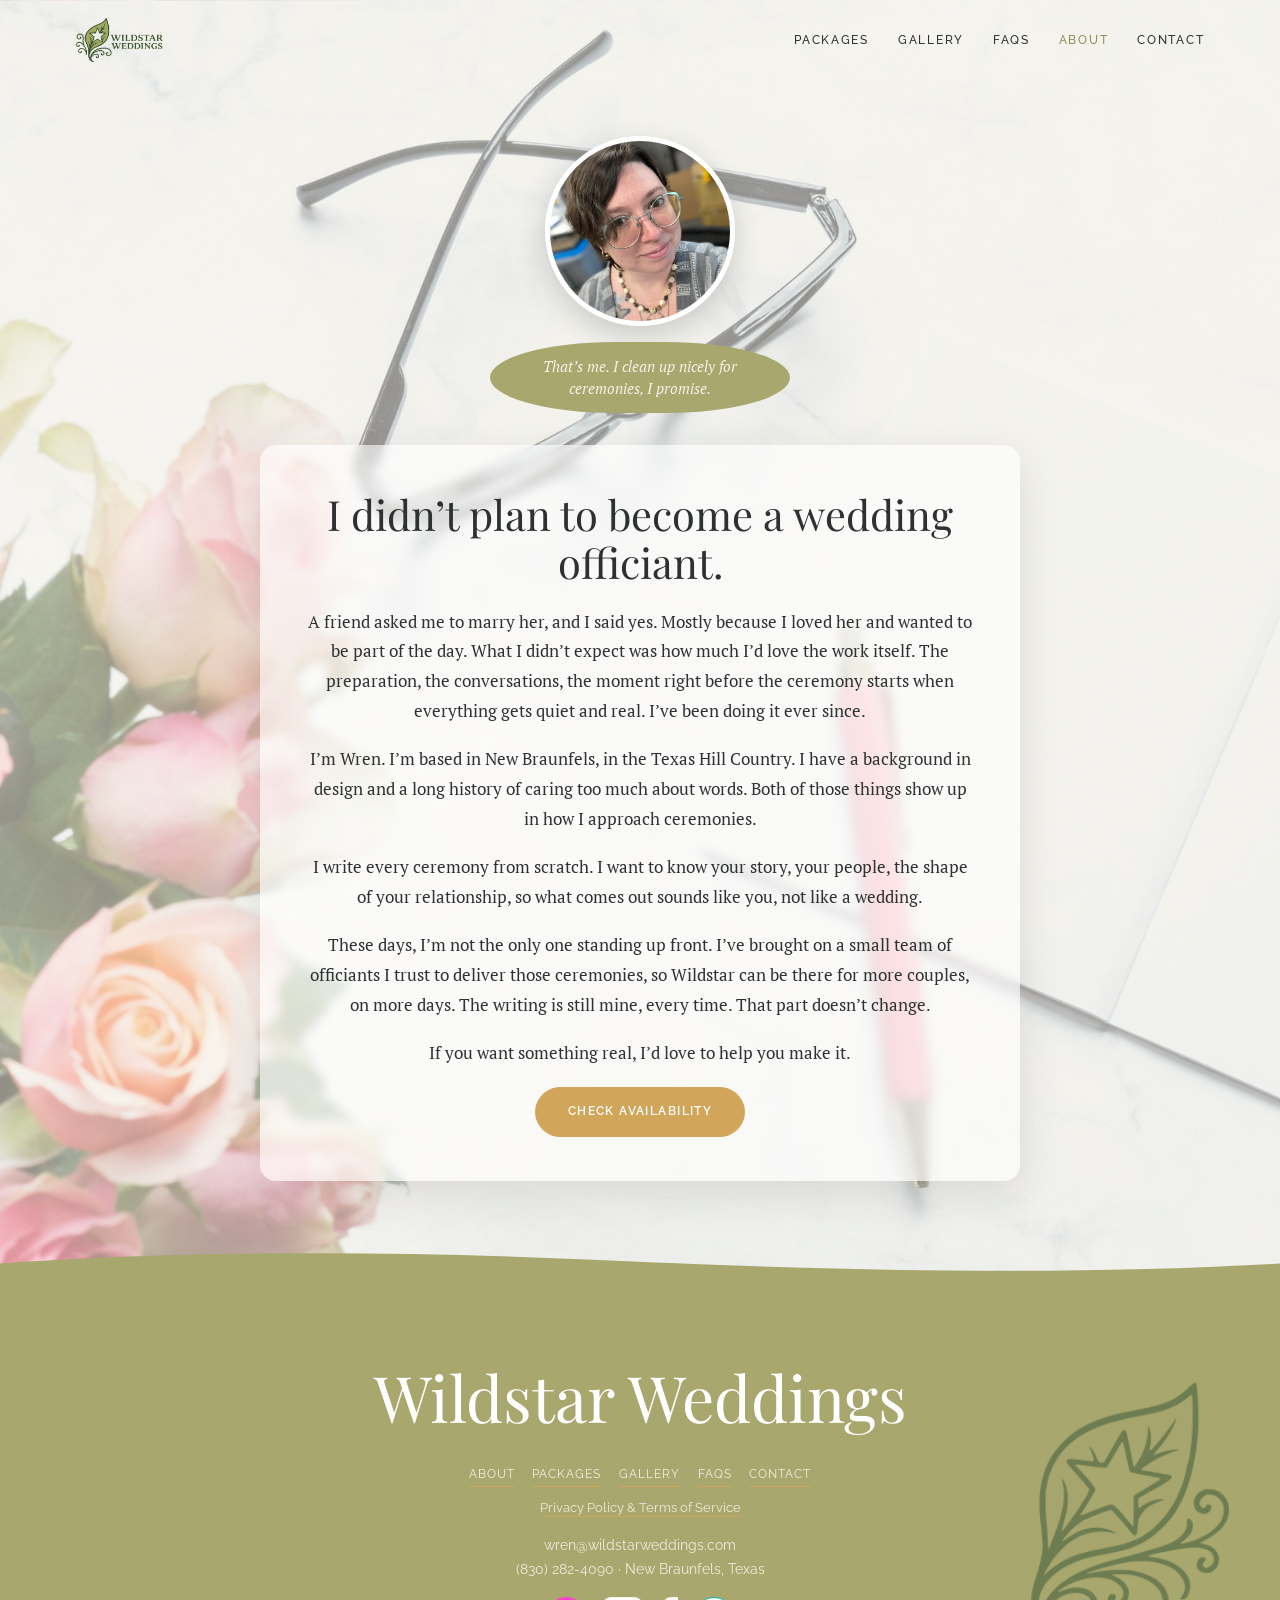
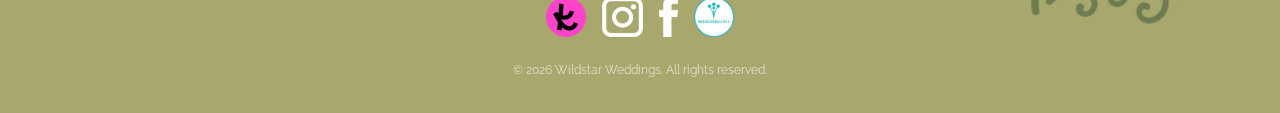
==== commit 45472fd5: "Add Gallery link to top navigation on all pages Co-Authored-By: Claude Opus 4.8 <noreply@anthropic.c" ====
--- a/about/index.html
+++ b/about/index.html
@@ -23,6 +23,7 @@
   <button class="topbar__toggle" aria-label="Toggle menu" aria-expanded="false" aria-controls="topbar-nav"><span></span><span></span><span></span></button>
   <nav id="topbar-nav">
       <a href="/wedding-packages/">Packages</a>
+      <a href="/gallery/">Gallery</a>
       <a href="/faqs/">FAQs</a>
       <a class="is-active" href="/about/">About</a>
       <a href="/contact/">Contact</a>
--- a/assets/css/style.css
+++ b/assets/css/style.css
@@ -104,6 +104,10 @@
 .sage>.container{position:relative;z-index:2}
 /* when a sage feature band follows a hero, close the gap so its wave rises into the hero photo */
 .pagehero + .sage{margin-top:0}
+/* when a hero sits directly above the footer (about page), close the gap so the
+   sage footer wave rises into it, and add room so the wave clears the content */
+.pagehero:has(+ .ws-footer){padding-bottom:clamp(5rem,9vw,7rem)}
+.pagehero + .ws-footer{margin-top:0}
 
 /* paper section with the same overlay as the home hero/testimonials */
 .section--paper{position:relative;background:#f3ede0 url("/assets/img/unsplash-image-XFWiZTa2Ub0.jpg") center/cover;padding:clamp(7rem,13vw,9.5rem) 0 clamp(5.5rem,11vw,8rem)}
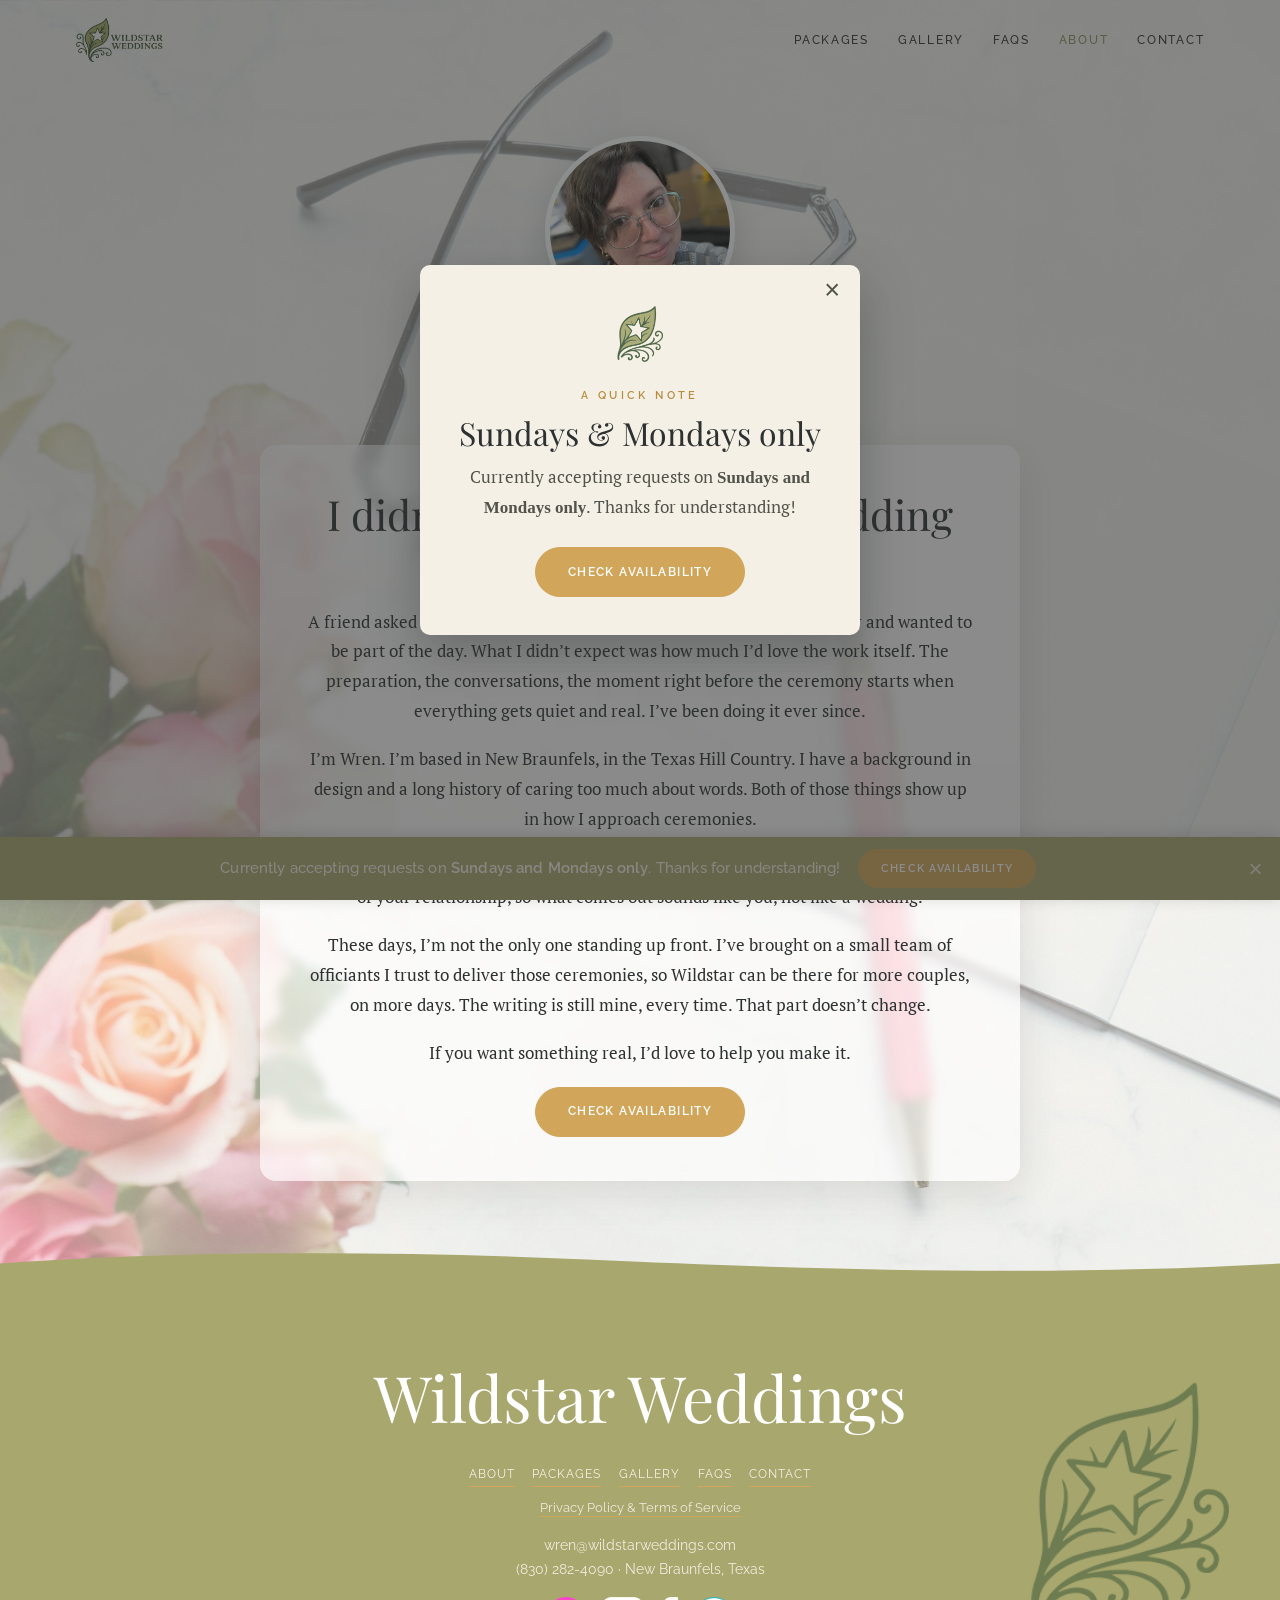
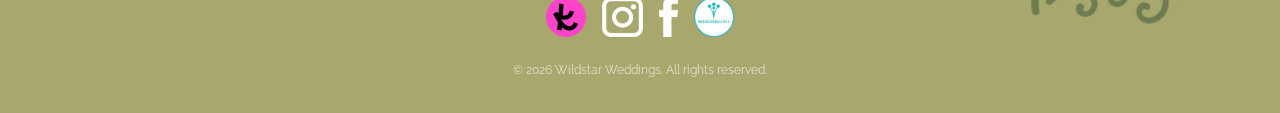
==== commit 6ad4abf9: "Add Sun/Mon availability notice; unlink Knot & WeddingWire - Site-wide availability notice (loads on" ====
--- a/about/index.html
+++ b/about/index.html
@@ -52,7 +52,7 @@
   </nav>
   <div class="legal"><a href="/privacy-and-tos/">Privacy Policy &amp; Terms of Service</a></div>
   <div class="contact"><a href="mailto:wren@wildstarweddings.com">wren@wildstarweddings.com</a><br><a href="sms:+18302824090">(830) 282-4090</a> &middot; New Braunfels, Texas</div>
-  <div class="social"><a href="https://www.theknot.com/marketplace/wildstar-weddings-spring-branch-tx-2100605" target="_blank" rel="noopener" aria-label="The Knot"><img src="/assets/img/icon-knot.png" alt="The Knot"></a><a href="https://instagram.com/wildstar_weddings" target="_blank" rel="noopener" aria-label="Instagram"><img src="/assets/img/icon-instagram.png" alt="Instagram"></a><a href="https://facebook.com/61584254587243/" target="_blank" rel="noopener" aria-label="Facebook"><img src="/assets/img/icon-facebook.png" alt="Facebook"></a><a href="https://www.weddingwire.com/biz/wildstar-weddings/7e89b9706a442f8a.html" target="_blank" rel="noopener" aria-label="WeddingWire"><img src="/assets/img/icon-wire.png" alt="WeddingWire"></a></div>
+  <div class="social"><a class="is-unlinked" aria-label="The Knot"><img src="/assets/img/icon-knot.png" alt="The Knot"></a><a href="https://instagram.com/wildstar_weddings" target="_blank" rel="noopener" aria-label="Instagram"><img src="/assets/img/icon-instagram.png" alt="Instagram"></a><a href="https://facebook.com/61584254587243/" target="_blank" rel="noopener" aria-label="Facebook"><img src="/assets/img/icon-facebook.png" alt="Facebook"></a><a class="is-unlinked" aria-label="WeddingWire"><img src="/assets/img/icon-wire.png" alt="WeddingWire"></a></div>
   <div class="bottom">&copy; <span data-year>2026</span> Wildstar Weddings. All rights reserved.</div>
 </footer>
 <script src="/assets/js/main.js"></script>
--- a/assets/css/style.css
+++ b/assets/css/style.css
@@ -220,6 +220,7 @@
 .ws-footer .contact{font-family:var(--font-ui);font-size:.85rem;line-height:1.8;margin-bottom:1rem;opacity:.95}
 .ws-footer .social{display:flex;justify-content:center;align-items:center;gap:1rem;margin-bottom:.4rem}
 .ws-footer .social a{display:inline-flex}
+.is-unlinked{cursor:default}
 .ws-footer .social img{height:40px;width:auto;display:block}
 .ws-footer .bottom{margin-top:1.4rem;font-family:var(--font-ui);font-size:.74rem;opacity:.8}
 
@@ -239,3 +240,40 @@
 @media(max-width:540px){
   .tg-item{flex-basis:100%;max-width:100%}
 }
+
+/* ---------------- availability notice (site-wide) ---------------- */
+/* persistent bottom bar */
+.avail-bar{position:fixed;left:0;right:0;bottom:0;z-index:60;display:flex;align-items:center;justify-content:center;gap:1.1rem;flex-wrap:wrap;
+  background:var(--sage);color:var(--cream);padding:.75rem 3rem .75rem 1.5rem;
+  box-shadow:0 -2px 14px rgba(46,49,49,.18);font-family:var(--font-ui);
+  transform:translateY(110%);transition:transform .45s ease}
+.avail-bar.is-in{transform:translateY(0)}
+.avail-bar__text{margin:0;font-size:.92rem;line-height:1.4;letter-spacing:.01em;font-weight:500}
+.avail-bar__text strong{font-weight:600}
+.avail-bar .btn{padding:.55rem 1.35rem;font-size:.68rem;background:var(--gold);border-color:var(--gold);color:#fff}
+.avail-bar .btn:hover{background:var(--gold-dark);border-color:var(--gold-dark)}
+.avail-bar__close{position:absolute;right:.6rem;top:50%;transform:translateY(-50%);background:none;border:none;color:var(--cream);
+  font-size:1.5rem;line-height:1;cursor:pointer;padding:.2rem .5rem;opacity:.8;transition:opacity var(--t)}
+.avail-bar__close:hover{opacity:1}
+
+/* first-visit modal */
+.avail-modal{position:fixed;inset:0;z-index:80;display:flex;align-items:center;justify-content:center;padding:1.5rem;
+  background:rgba(46,49,49,.55);opacity:0;pointer-events:none;transition:opacity .35s ease}
+.avail-modal.is-in{opacity:1;pointer-events:auto}
+.avail-modal__card{position:relative;background:var(--cream);border-radius:10px;max-width:440px;width:100%;
+  padding:2.6rem 2.2rem 2.4rem;text-align:center;box-shadow:0 18px 50px rgba(46,49,49,.35);
+  transform:translateY(14px) scale(.98);transition:transform .35s ease}
+.avail-modal.is-in .avail-modal__card{transform:translateY(0) scale(1)}
+.avail-modal__card .eyebrow{margin-bottom:.6rem}
+.avail-modal__card h2{font-size:clamp(1.5rem,4vw,2rem);margin-bottom:.6rem}
+.avail-modal__card p{color:var(--ink-soft);margin-bottom:1.5rem}
+.avail-modal__leaf{width:46px;height:auto;margin:0 auto 1rem;opacity:.9}
+.avail-modal__close{position:absolute;right:.7rem;top:.5rem;background:none;border:none;color:var(--ink-soft);
+  font-size:1.7rem;line-height:1;cursor:pointer;padding:.2rem .55rem;transition:color var(--t)}
+.avail-modal__close:hover{color:var(--ink)}
+
+@media(max-width:600px){
+  .avail-bar{padding:.7rem 2.6rem .7rem 1rem;gap:.7rem}
+  .avail-bar__text{font-size:.84rem;flex-basis:100%;text-align:center}
+  .avail-bar .btn{margin:0 auto}
+}
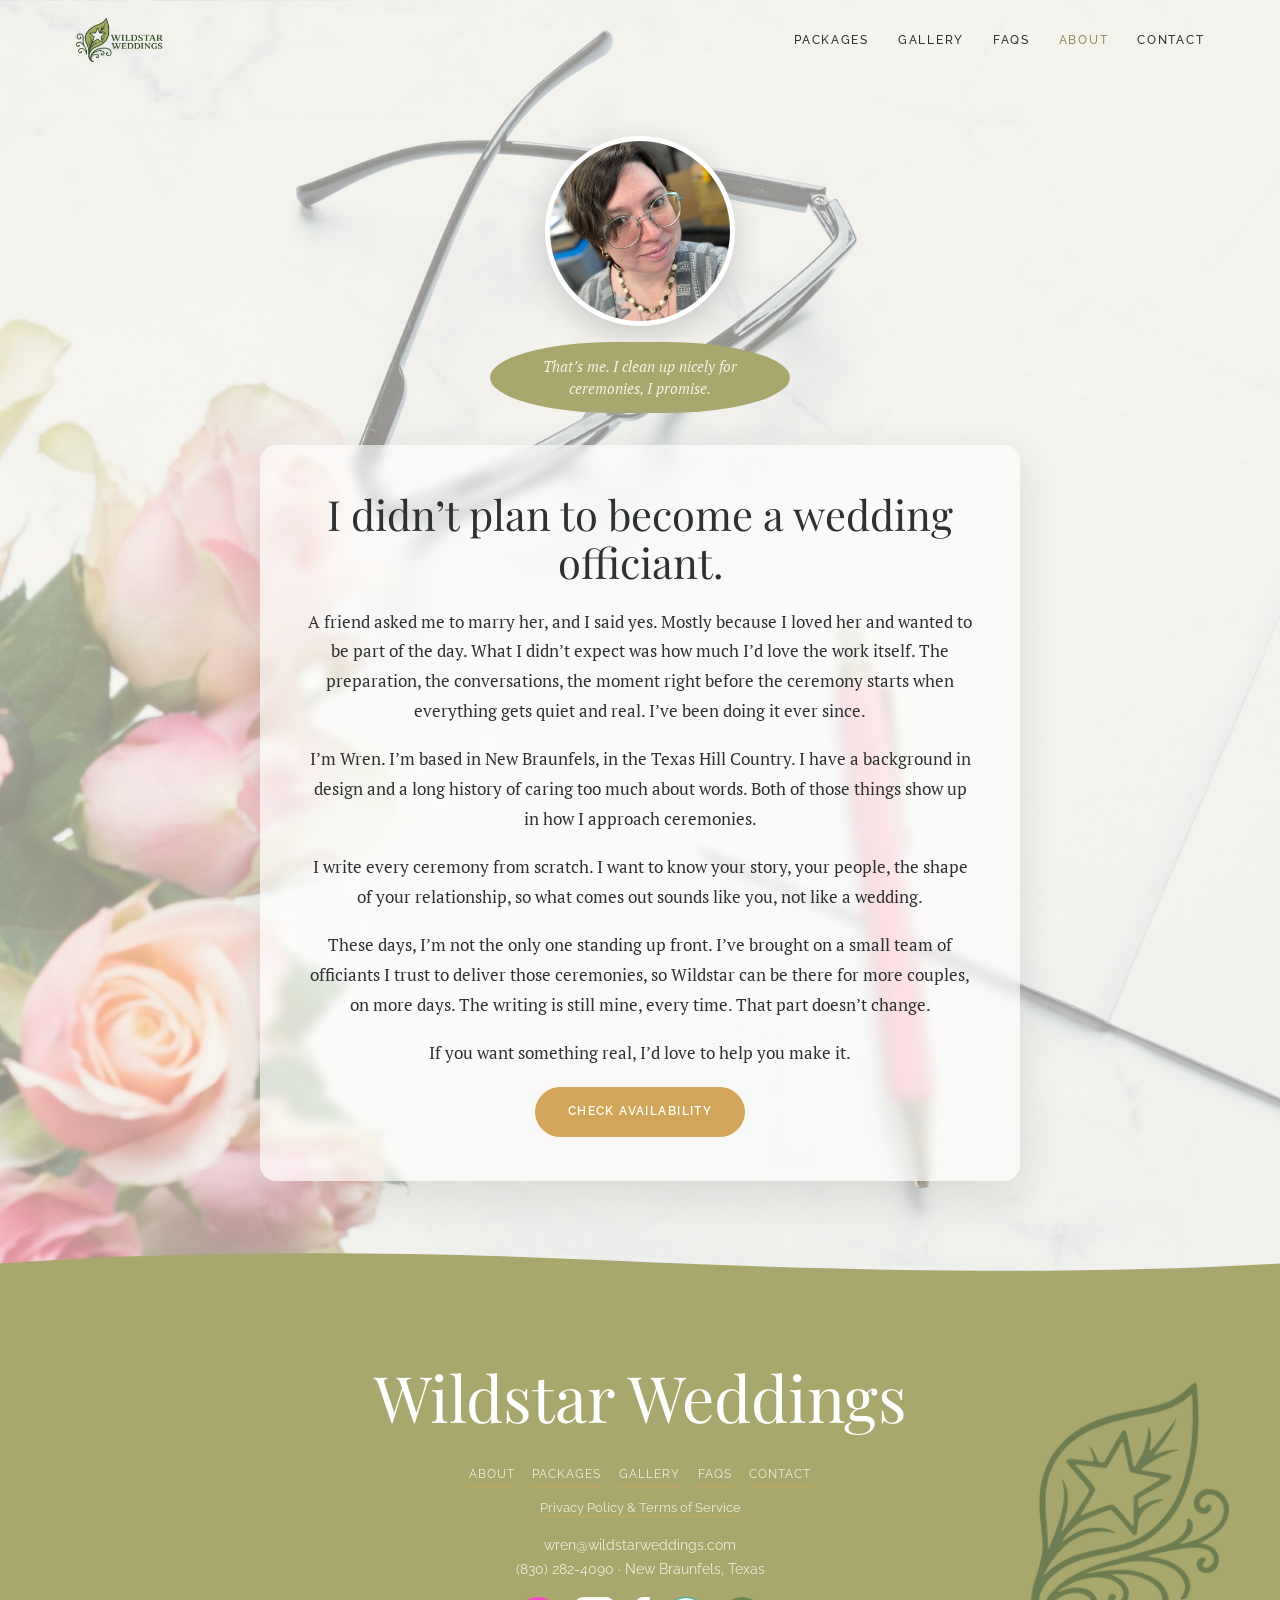
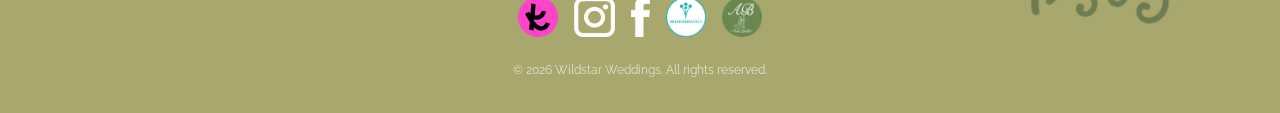
==== commit 71b39570: "Remove Sun/Mon availability notice; add Aisle Builder badge Drops the availability modal + bottom ba" ====
--- a/about/index.html
+++ b/about/index.html
@@ -52,7 +52,7 @@
   </nav>
   <div class="legal"><a href="/privacy-and-tos/">Privacy Policy &amp; Terms of Service</a></div>
   <div class="contact"><a href="mailto:wren@wildstarweddings.com">wren@wildstarweddings.com</a><br><a href="sms:+18302824090">(830) 282-4090</a> &middot; New Braunfels, Texas</div>
-  <div class="social"><a class="is-unlinked" aria-label="The Knot"><img src="/assets/img/icon-knot.png" alt="The Knot"></a><a href="https://instagram.com/wildstar_weddings" target="_blank" rel="noopener" aria-label="Instagram"><img src="/assets/img/icon-instagram.png" alt="Instagram"></a><a href="https://facebook.com/61584254587243/" target="_blank" rel="noopener" aria-label="Facebook"><img src="/assets/img/icon-facebook.png" alt="Facebook"></a><a class="is-unlinked" aria-label="WeddingWire"><img src="/assets/img/icon-wire.png" alt="WeddingWire"></a></div>
+  <div class="social"><a class="is-unlinked" aria-label="The Knot"><img src="/assets/img/icon-knot.png" alt="The Knot"></a><a href="https://instagram.com/wildstar_weddings" target="_blank" rel="noopener" aria-label="Instagram"><img src="/assets/img/icon-instagram.png" alt="Instagram"></a><a href="https://facebook.com/61584254587243/" target="_blank" rel="noopener" aria-label="Facebook"><img src="/assets/img/icon-facebook.png" alt="Facebook"></a><a class="is-unlinked" aria-label="WeddingWire"><img src="/assets/img/icon-wire.png" alt="WeddingWire"></a><a href="https://www.aislebuilder.com/vendors/wildstar-weddings" target="_blank" rel="noopener" aria-label="Aisle Builder"><img src="/assets/img/badge-aislebuilder.png" alt="Aisle Builder"></a></div>
   <div class="bottom">&copy; <span data-year>2026</span> Wildstar Weddings. All rights reserved.</div>
 </footer>
 <script src="/assets/js/main.js"></script>
--- a/assets/css/style.css
+++ b/assets/css/style.css
@@ -187,6 +187,12 @@
 .link-card:hover{transform:translateY(-3px);box-shadow:0 14px 30px rgba(46,49,49,.12)}
 .link-card h3{margin-bottom:.2rem}
 .link-card p{margin:0;color:var(--ink-soft);font-size:.96rem}
+
+/* consultation booking card (contact page) */
+.consult{max-width:600px;margin:0 auto}
+.consult h2{font-size:clamp(1.4rem,3vw,1.9rem);margin-bottom:.6rem}
+.consult p{margin-bottom:1.5rem}
+.consult__or{max-width:600px;margin:1.6rem auto;text-align:center;font-family:var(--font-ui);text-transform:uppercase;letter-spacing:.2em;font-size:.72rem;color:var(--ink-soft)}
 
 /* form */
 .form{max-width:600px;margin:0 auto;text-align:left;display:grid;gap:1.1rem}
@@ -240,40 +246,3 @@
 @media(max-width:540px){
   .tg-item{flex-basis:100%;max-width:100%}
 }
-
-/* ---------------- availability notice (site-wide) ---------------- */
-/* persistent bottom bar */
-.avail-bar{position:fixed;left:0;right:0;bottom:0;z-index:60;display:flex;align-items:center;justify-content:center;gap:1.1rem;flex-wrap:wrap;
-  background:var(--sage);color:var(--cream);padding:.75rem 3rem .75rem 1.5rem;
-  box-shadow:0 -2px 14px rgba(46,49,49,.18);font-family:var(--font-ui);
-  transform:translateY(110%);transition:transform .45s ease}
-.avail-bar.is-in{transform:translateY(0)}
-.avail-bar__text{margin:0;font-size:.92rem;line-height:1.4;letter-spacing:.01em;font-weight:500}
-.avail-bar__text strong{font-weight:600}
-.avail-bar .btn{padding:.55rem 1.35rem;font-size:.68rem;background:var(--gold);border-color:var(--gold);color:#fff}
-.avail-bar .btn:hover{background:var(--gold-dark);border-color:var(--gold-dark)}
-.avail-bar__close{position:absolute;right:.6rem;top:50%;transform:translateY(-50%);background:none;border:none;color:var(--cream);
-  font-size:1.5rem;line-height:1;cursor:pointer;padding:.2rem .5rem;opacity:.8;transition:opacity var(--t)}
-.avail-bar__close:hover{opacity:1}
-
-/* first-visit modal */
-.avail-modal{position:fixed;inset:0;z-index:80;display:flex;align-items:center;justify-content:center;padding:1.5rem;
-  background:rgba(46,49,49,.55);opacity:0;pointer-events:none;transition:opacity .35s ease}
-.avail-modal.is-in{opacity:1;pointer-events:auto}
-.avail-modal__card{position:relative;background:var(--cream);border-radius:10px;max-width:440px;width:100%;
-  padding:2.6rem 2.2rem 2.4rem;text-align:center;box-shadow:0 18px 50px rgba(46,49,49,.35);
-  transform:translateY(14px) scale(.98);transition:transform .35s ease}
-.avail-modal.is-in .avail-modal__card{transform:translateY(0) scale(1)}
-.avail-modal__card .eyebrow{margin-bottom:.6rem}
-.avail-modal__card h2{font-size:clamp(1.5rem,4vw,2rem);margin-bottom:.6rem}
-.avail-modal__card p{color:var(--ink-soft);margin-bottom:1.5rem}
-.avail-modal__leaf{width:46px;height:auto;margin:0 auto 1rem;opacity:.9}
-.avail-modal__close{position:absolute;right:.7rem;top:.5rem;background:none;border:none;color:var(--ink-soft);
-  font-size:1.7rem;line-height:1;cursor:pointer;padding:.2rem .55rem;transition:color var(--t)}
-.avail-modal__close:hover{color:var(--ink)}
-
-@media(max-width:600px){
-  .avail-bar{padding:.7rem 2.6rem .7rem 1rem;gap:.7rem}
-  .avail-bar__text{font-size:.84rem;flex-basis:100%;text-align:center}
-  .avail-bar .btn{margin:0 auto}
-}
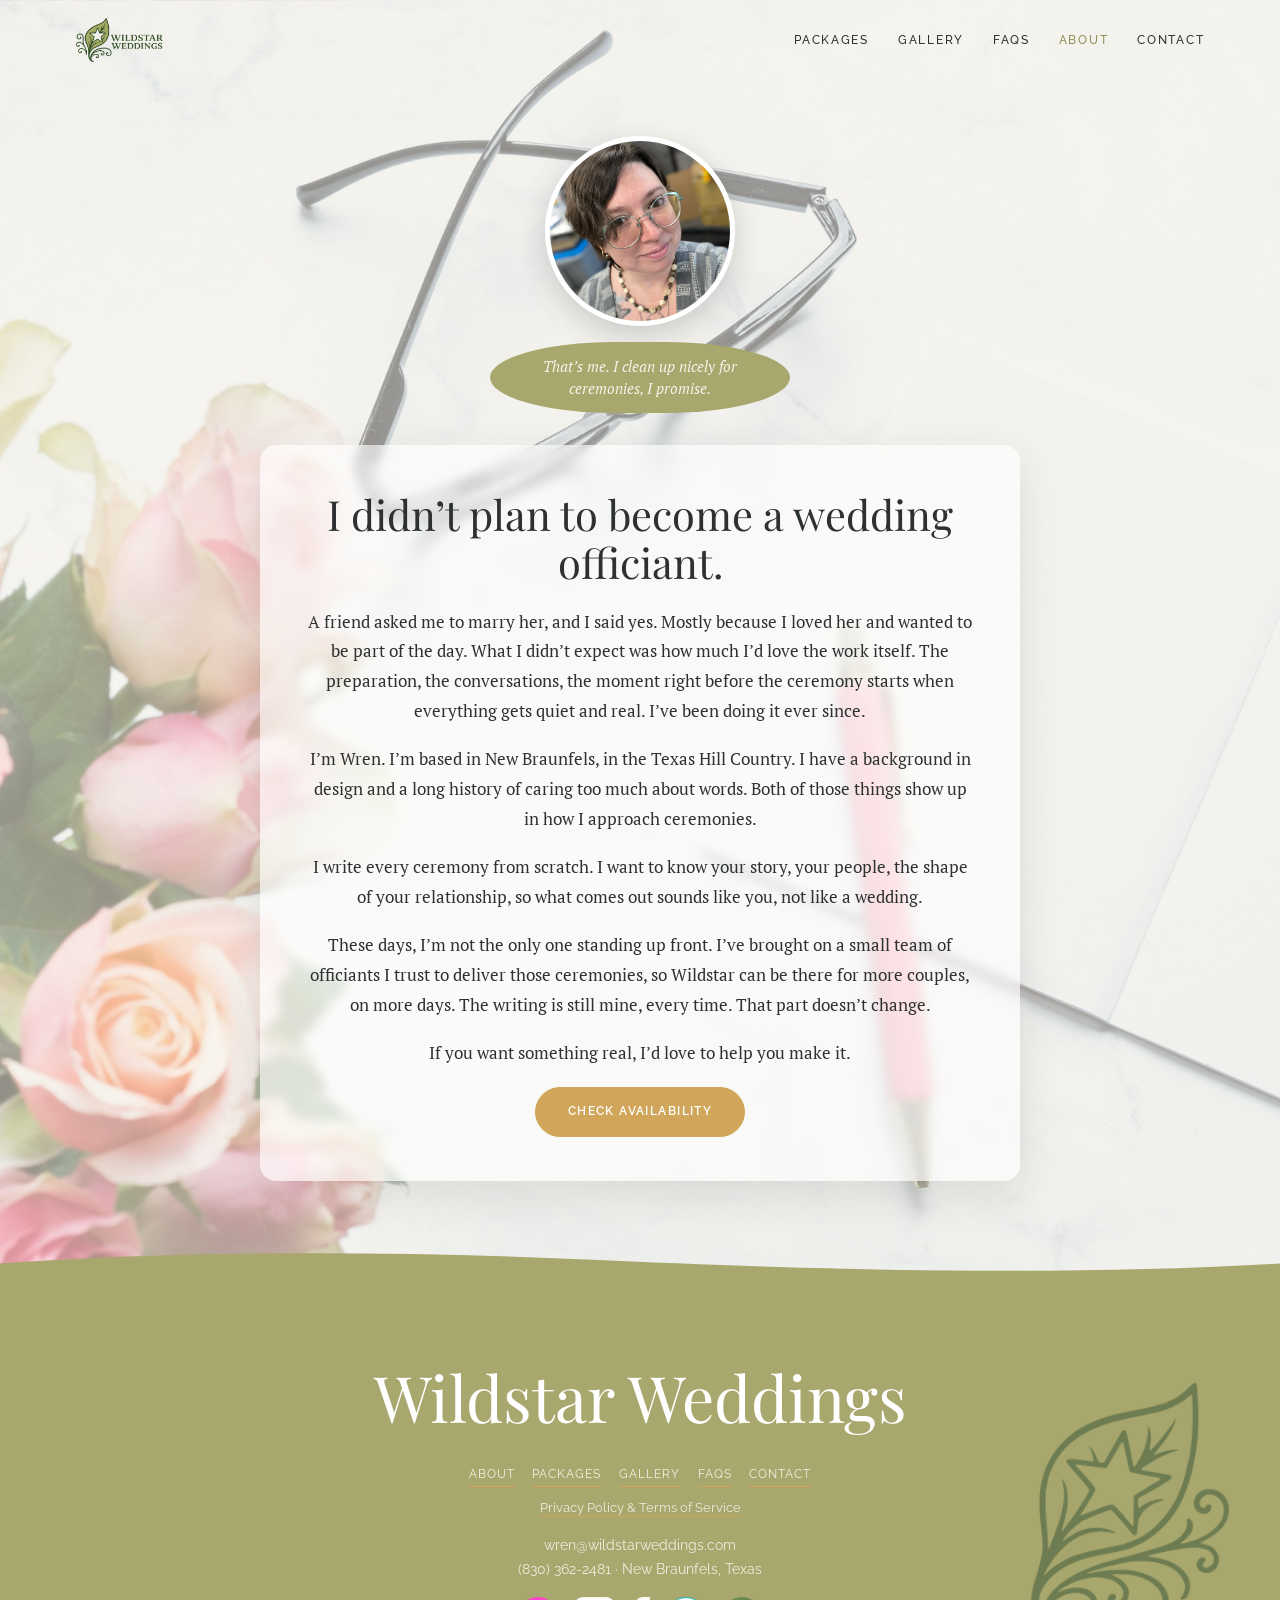
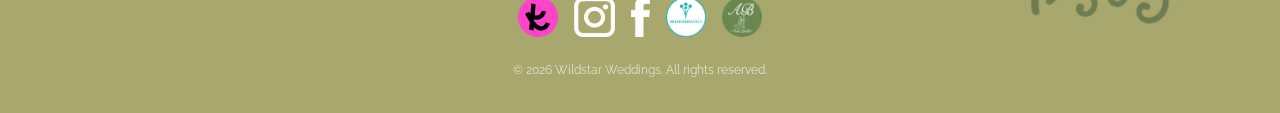
==== commit 4403528a: "Update phone number to (830) 362-2481 Co-Authored-By: Claude Opus 5.5 <noreply@anthropic.com>" ====
--- a/about/index.html
+++ b/about/index.html
@@ -51,7 +51,7 @@
     <a href="/about/">About</a><a href="/wedding-packages/">Packages</a><a href="/gallery/">Gallery</a><a href="/faqs/">FAQs</a><a href="/contact/">Contact</a>
   </nav>
   <div class="legal"><a href="/privacy-and-tos/">Privacy Policy &amp; Terms of Service</a></div>
-  <div class="contact"><a href="mailto:wren@wildstarweddings.com">wren@wildstarweddings.com</a><br><a href="sms:+18302824090">(830) 282-4090</a> &middot; New Braunfels, Texas</div>
+  <div class="contact"><a href="mailto:wren@wildstarweddings.com">wren@wildstarweddings.com</a><br><a href="sms:+18303622481">(830) 362-2481</a> &middot; New Braunfels, Texas</div>
   <div class="social"><a class="is-unlinked" aria-label="The Knot"><img src="/assets/img/icon-knot.png" alt="The Knot"></a><a href="https://instagram.com/wildstar_weddings" target="_blank" rel="noopener" aria-label="Instagram"><img src="/assets/img/icon-instagram.png" alt="Instagram"></a><a href="https://facebook.com/61584254587243/" target="_blank" rel="noopener" aria-label="Facebook"><img src="/assets/img/icon-facebook.png" alt="Facebook"></a><a class="is-unlinked" aria-label="WeddingWire"><img src="/assets/img/icon-wire.png" alt="WeddingWire"></a><a href="https://www.aislebuilder.com/vendors/wildstar-weddings" target="_blank" rel="noopener" aria-label="Aisle Builder"><img src="/assets/img/badge-aislebuilder.png" alt="Aisle Builder"></a></div>
   <div class="bottom">&copy; <span data-year>2026</span> Wildstar Weddings. All rights reserved.</div>
 </footer>
